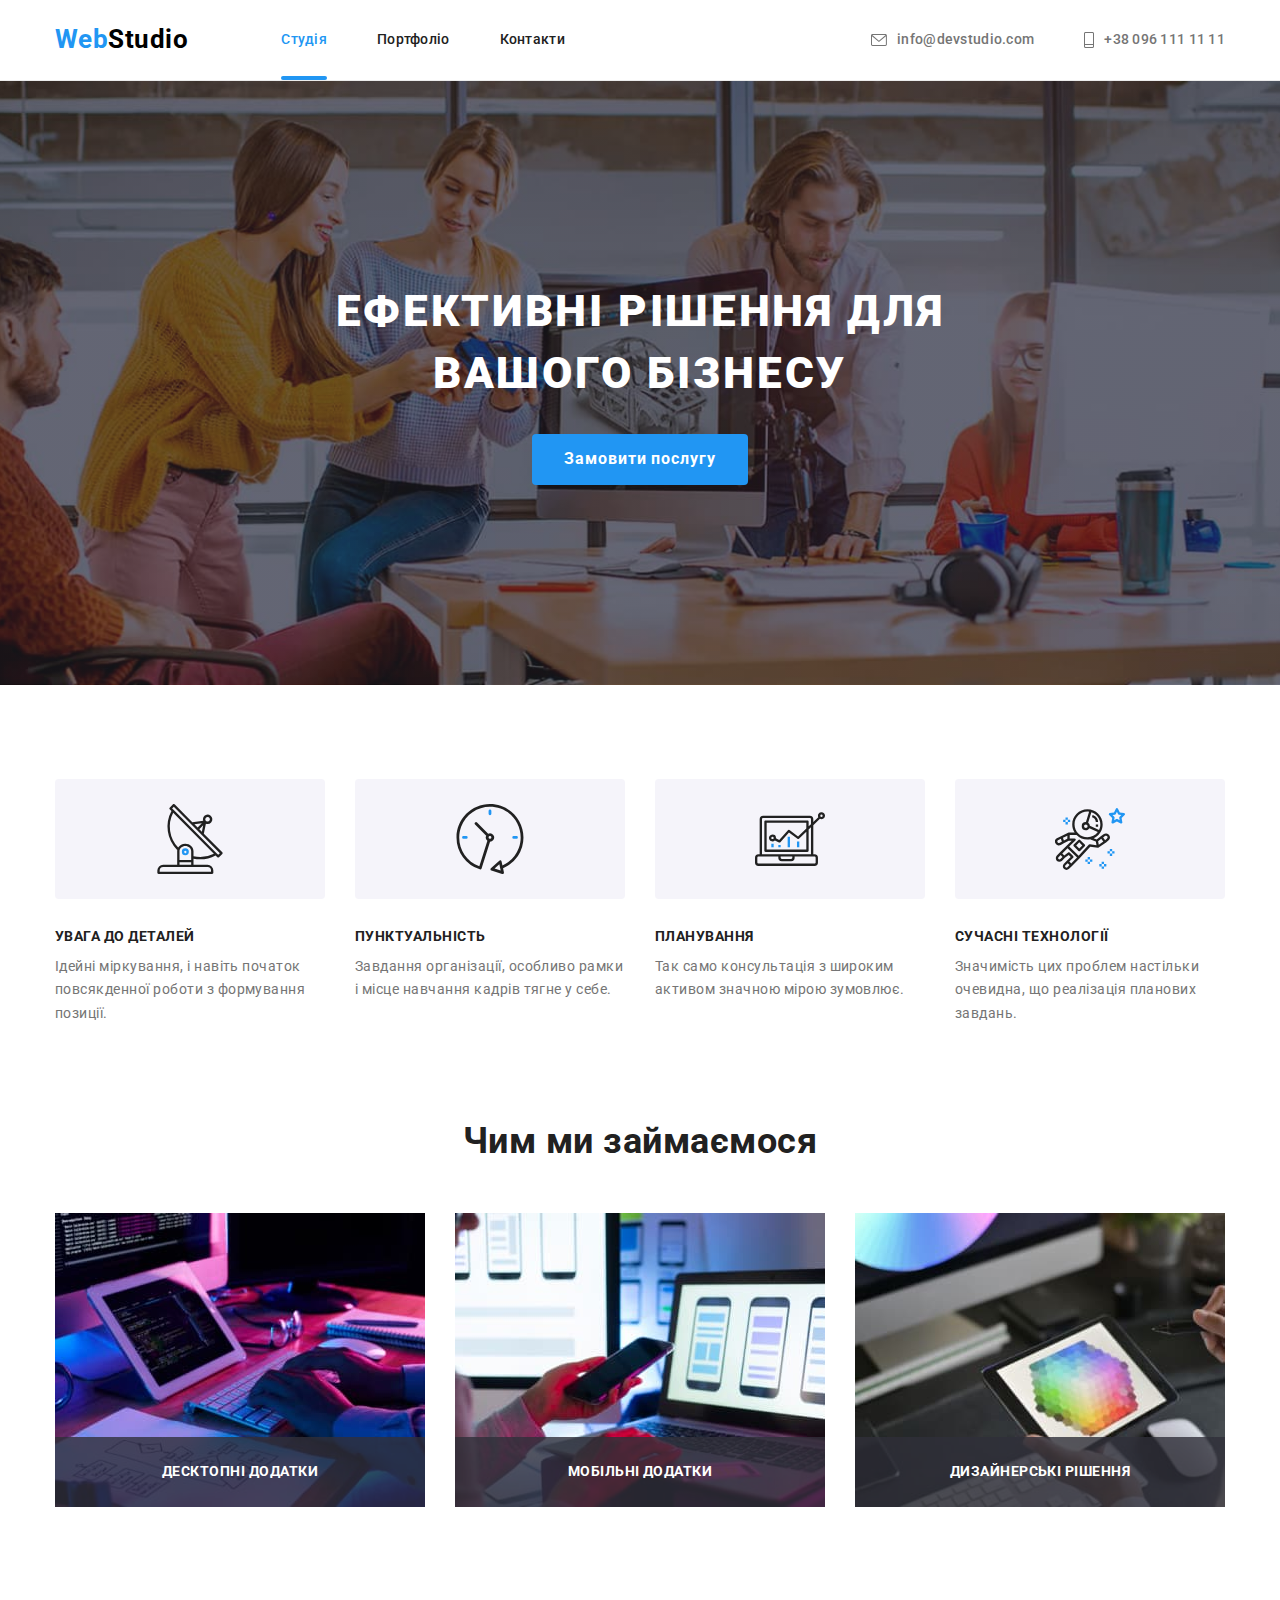
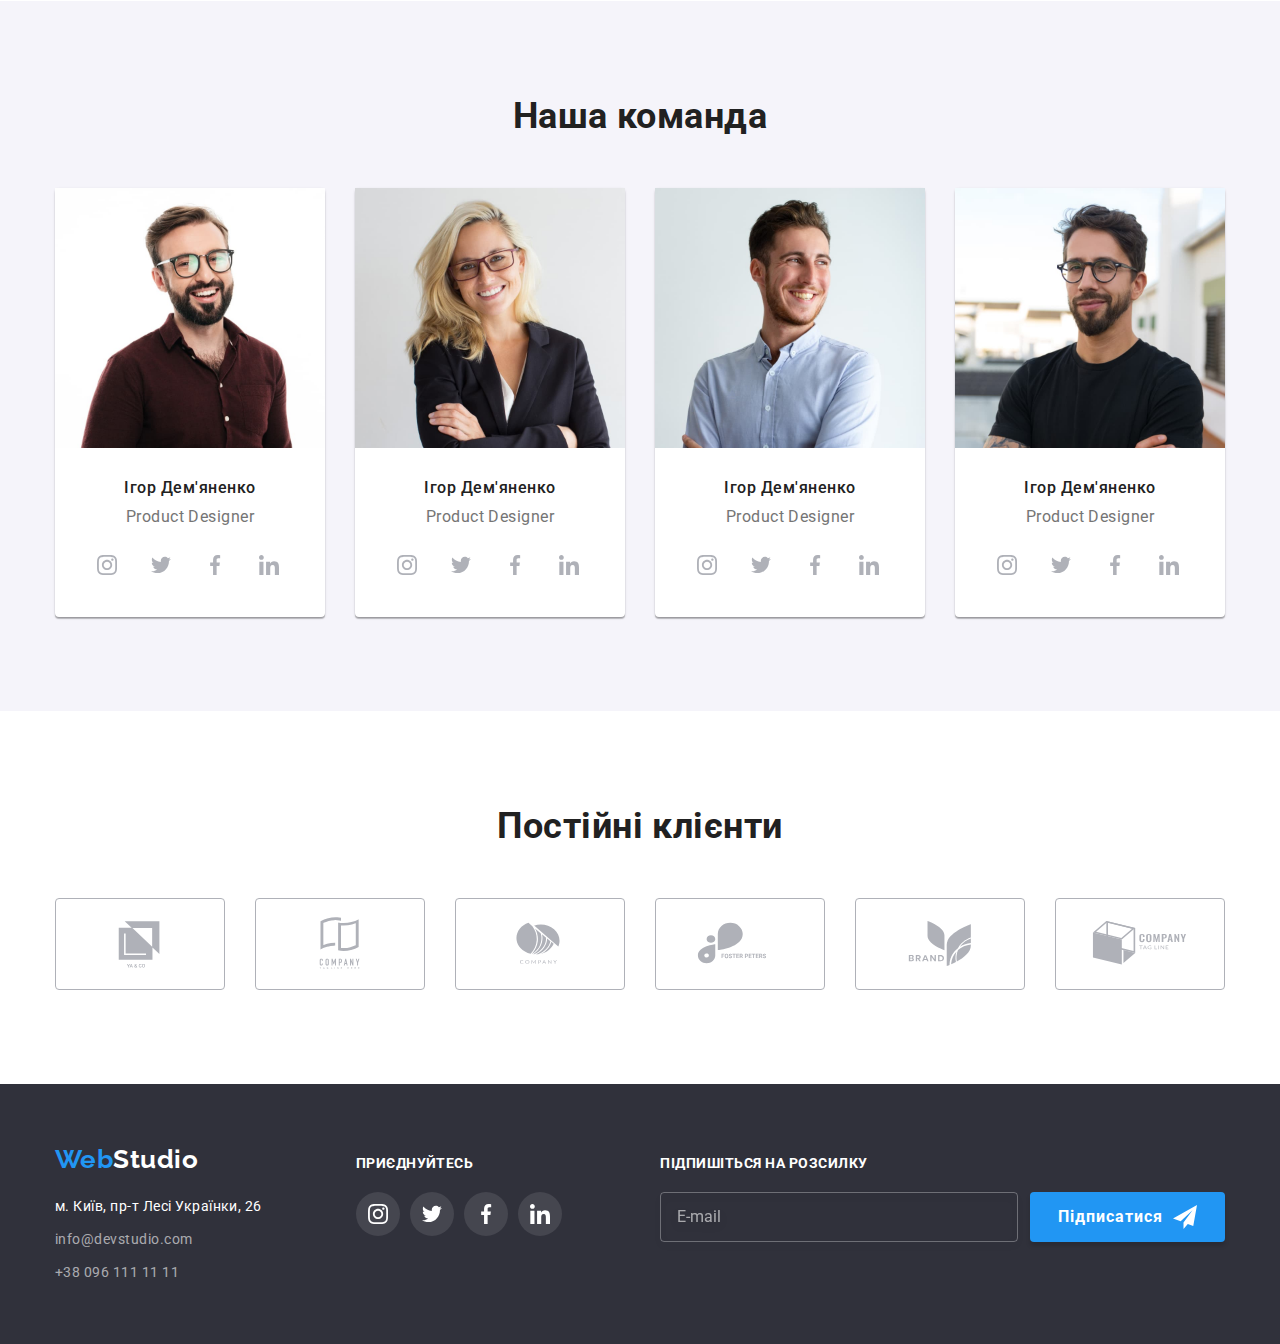
==== index.html @ c8ce5ea8 "Initial commit" ====
<!DOCTYPE html>
<html lang="uk">

<head>
    <meta charset="UTF-8">
    <meta http-equiv="X-UA-Compatible" content="IE=edge">
    <meta name="viewport" content="width=device-width, initial-scale=1.0">
    <title>WebStudio</title>
    <link rel="stylesheet"
        href="https://cdnjs.cloudflare.com/ajax/libs/modern-normalize/1.0.0/modern-normalize.min.css" />
    <link
        href="https://fonts.googleapis.com/css2?family=Raleway:wght@700&family=Roboto:wght@400;500;700;900&display=swap"
        rel="stylesheet">
    <link rel="stylesheet" href="./css/styles.css">
</head>

<body class="body">
    <header class="header">
        <div class="conteiner nav">
            <nav class="nav-header">
                <a class="header-logo" href="./index.html"><span>Web</span>Studio</a>
                <ul class="nav-list">
                    <li class="item"><a class="link current" href="./index.html">Студія</a></li>
                    <li class="item"><a class="link" href="./portfolio.html">Портфоліо</a></li>
                    <li class="item"><a class="link" href="#">Контакти</a></li>
                </ul>
            </nav>
            <ul class="header-contact">
                <li class="item">
                    <a class="link mail" href="mailto:info@devstudio.com">
                        <svg class="link-contact-icon" width="16" height="12">
                            <use href="./imeges/symbol-defs.svg#icon-envelope"></use>
                        </svg>
                        info@devstudio.com</a>
                </li>
                <li class="item">
                    <a class="link mobile" href="tel:+380961111111">
                        <svg class="link-contact-icon" width="10" height="16">
                            <use href="./imeges/symbol-defs.svg#icon-mobile"></use>
                        </svg>
                        +38 096 111 11 11</a>
                </li>
            </ul>
        </div>
    </header>

    <main>
        <section class="hero ">
            <div class="conteiner ">
                <h1 class="hero-title">Ефективні рішення для<br>вашого бізнесу</h1>
                <button class="hero-button" type="button" data-modal-open>Замовити послугу</button>
            </div>
        </section>
        <section class="section examples">
            <div class="conteiner">
                <ul class="list ">
                    <li class="item icon-antenna">
                        <h3 class="list-title">УВАГА ДО ДЕТАЛЕЙ</h3>
                        <p class="list-text">
                            Ідейні міркування, і навіть початок повсякденної роботи з формування позиції.
                        </p>
                    </li>
                    <li class="item icon-clock">
                        <h3 class="list-title">ПУНКТУАЛЬНІСТЬ</h3>
                        <p class="list-text">
                            Завдання організації, особливо рамки і місце навчання кадрів тягне у себе.
                        </p>
                    </li>
                    <li class="item icon-diagram">
                        <h3 class="list-title">ПЛАНУВАННЯ</h3>
                        <p class="list-text">
                            Так само консультація з широким активом значною мірою зумовлює.
                        </p>
                    </li>
                    <li class="item icon-astronaut">
                        <h3 class="list-title">СУЧАСНІ ТЕХНОЛОГІЇ</h3>
                        <p class="list-text">
                            Значимість цих проблем настільки очевидна, що реалізація планових завдань.
                        </p>
                    </li>
                </ul>
            </div>
        </section>
        <section class="section employment">
            <div class="conteiner">
                <h2 class="employment-title">Чим ми займаємося</h2>
                <ul class="list-offer">
                    <li class="item">
                        <div class="offer-div">
                            <img class="img-offer" src="./imeges/img1.jpg" alt="Людина пише код" width="370"
                                height="294">
                            <p class="div-text">
                                Десктопні додатки
                            </p>
                        </div>
                    </li>
                    <li class="item">
                        <div class="offer-div">
                            <img class="img-offer" src="./imeges/img2.jpg" alt="Людина пише код" width="370"
                                height="294">
                            <p class="div-text">
                                Мобільні додатки
                            </p>
                        </div>
                    </li>
                    <li class="item">
                        <div class="offer-div">
                            <img class="img-offer" src="./imeges/img3.jpg" alt="Людина пише код" width="370"
                                height="294">
                            <p class="div-text">
                                Дизайнерські рішення
                            </p>
                        </div>
                    </li>
                </ul>
            </div>
        </section>
        <section class="section team">
            <div class="conteiner">
                <h2 class="team-title">Наша команда</h2>
                <ul class="team-list">
                    <li class="item">
                        <img class="name-portrait" src="./imeges/img-man.jpg" alt="Портрет чоловіка" width="270"
                            height="260">
                        <div class="desc">
                            <h3 class="name-title">Ігор Дем'яненко</h3>
                            <p class="name-text">Product Designer</p>
                            <div class="team-link-list">
                                <a class="link instagram" href="#">
                                    <svg class="link-icon" width="20" height="20">
                                        <use href="./imeges/symbol-defs.svg#icon-instagram"></use>
                                    </svg>
                                </a>
                                <a class="link twitter" href="#">
                                    <svg class="link-icon" width="20" height="20">
                                        <use href="./imeges/symbol-defs.svg#icon-twitter"></use>
                                    </svg>
                                </a>
                                <a class="link facebook" href="#">
                                    <svg class="link-icon" width="20" height="20">
                                        <use href="./imeges/symbol-defs.svg#icon-facebook"></use>
                                    </svg>
                                </a>
                                <a class="link linkedin" href="#">
                                    <svg class="link-icon" width="20" height="20">
                                        <use href="./imeges/symbol-defs.svg#icon-linkedin"></use>
                                    </svg>
                                </a>
                            </div>
                        </div>
                    </li>
                    <li class="item">
                        <img class="name-portrait" src="./imeges/img-girl.jpg" alt="Портрет жінки" width="270"
                            height="260">
                        <div class="desc">
                            <h3 class="name-title">Ігор Дем'яненко</h3>
                            <p class="name-text">Product Designer</p>
                            <div class="team-link-list">
                                <a class="link instagram" href="#">
                                    <svg class="link-icon" width="20" height="20">
                                        <use href="./imeges/symbol-defs.svg#icon-instagram"></use>
                                    </svg>
                                </a>
                                <a class="link twitter" href="#">
                                    <svg class="link-icon" width="20" height="20">
                                        <use href="./imeges/symbol-defs.svg#icon-twitter"></use>
                                    </svg>
                                </a>
                                <a class="link facebook" href="#">
                                    <svg class="link-icon" width="20" height="20">
                                        <use href="./imeges/symbol-defs.svg#icon-facebook"></use>
                                    </svg>
                                </a>
                                <a class="link linkedin" href="#">
                                    <svg class="link-icon" width="20" height="20">
                                        <use href="./imeges/symbol-defs.svg#icon-linkedin"></use>
                                    </svg>
                                </a>
                            </div>
                        </div>
                    </li>
                    <li class="item">
                        <img class="name-portrait" src="./imeges/img-man-three.jpg" alt="Портрет чоловіка" width="270"
                            height="260">
                        <div class="desc">
                            <h3 class="name-title">Ігор Дем'яненко</h3>
                            <p class="name-text">Product Designer</p>
                            <div class="team-link-list">
                                <a class="link instagram" href="#">
                                    <svg class="link-icon" width="20" height="20">
                                        <use href="./imeges/symbol-defs.svg#icon-instagram"></use>
                                    </svg>
                                </a>
                                <a class="link twitter" href="#">
                                    <svg class="link-icon" width="20" height="20">
                                        <use href="./imeges/symbol-defs.svg#icon-twitter"></use>
                                    </svg>
                                </a>
                                <a class="link facebook" href="#">
                                    <svg class="link-icon" width="20" height="20">
                                        <use href="./imeges/symbol-defs.svg#icon-facebook"></use>
                                    </svg>
                                </a>
                                <a class="link linkedin" href="#">
                                    <svg class="link-icon" width="20" height="20">
                                        <use href="./imeges/symbol-defs.svg#icon-linkedin"></use>
                                    </svg>
                                </a>
                            </div>
                        </div>
                    </li>
                    <li class="item">
                        <img class="name-portrait" src="./imeges/img-man-four.jpg" alt="Портрет чоловіка" width="270"
                            height="260">
                        <div class="desc">
                            <h3 class="name-title">Ігор Дем'яненко</h3>
                            <p class="name-text">Product Designer</p>
                            <div class="team-link-list">
                                <a class="link instagram" href="#">
                                    <svg class="link-icon" width="20" height="20">
                                        <use href="./imeges/symbol-defs.svg#icon-instagram"></use>
                                    </svg>
                                </a>
                                <a class="link twitter" href="#">
                                    <svg class="link-icon" width="20" height="20">
                                        <use href="./imeges/symbol-defs.svg#icon-twitter"></use>
                                    </svg>
                                </a>
                                <a class="link facebook" href="#">
                                    <svg class="link-icon" width="20" height="20">
                                        <use href="./imeges/symbol-defs.svg#icon-facebook"></use>
                                    </svg>
                                </a>
                                <a class="link linkedin" href="#">
                                    <svg class="link-icon" width="20" height="20">
                                        <use href="./imeges/symbol-defs.svg#icon-linkedin"></use>
                                    </svg>
                                </a>
                            </div>
                        </div>
                    </li>
                </ul>
            </div>
        </section>
        <section class="section clients">
            <div class="contain">
                <h2 class="clients-title">Постійні клієнти</h2>
                <ul class="clients-logo">
                    <li class="item">
                        <a class="link" href="#">
                            <svg class="icon-logo" width="106" height="60">
                                <use href="./imeges/symbol-defs.svg#icon-ya"></use>
                            </svg>
                        </a>
                    </li>
                    <li class="item">
                        <a class="link" href="#">
                            <svg class="icon-logo" width="106" height="60">
                                <use href="./imeges/symbol-defs.svg#icon-tagline"></use>
                            </svg>
                        </a>
                    </li>
                    <li class="item">
                        <a class="link" href="#">
                            <svg class="icon-logo" width="106" height="60">
                                <use href="./imeges/symbol-defs.svg#icon-company"></use>
                            </svg>
                        </a>
                    </li>
                    <li class="item">
                        <a class="link" href="#">
                            <svg class="icon-logo" width="106" height="60">
                                <use href="./imeges/symbol-defs.svg#icon-foster"></use>
                            </svg>
                        </a>
                    </li>
                    <li class="item">
                        <a class="link" href="#">
                            <svg class="icon-logo" width="106" height="60">
                                <use href="./imeges/symbol-defs.svg#icon-brand"></use>
                            </svg>
                        </a>
                    </li>
                    <li class="item">
                        <a class="link" href="#">
                            <svg class="icon-logo" width="106" height="60">
                                <use href="./imeges/symbol-defs.svg#icon-tag"></use>
                            </svg>
                        </a>
                    </li>
                </ul>
            </div>
        </section>
    </main>

    <footer class="footer">
        <div class="conteiner footer-divs">
            <div class="information">
                <a class="footer-logo" href="./index.html"><span>Web</span>Studio</a>
                <address>
                    <ul class="footer-adress">
                        <li class="item"><a class="maps" href="https://goo.gl/maps/1oLWRUHU5ivogvR87" target="_blank"
                                rel="noopener noreferrer nofollow">м. Київ, пр-т Лесі Українки, 26</a></li>
                        <li class="item"><a href="mailto:info@devstudio.com">info@devstudio.com</a></li>
                        <li class="item"><a href="tel:+380961111111">+38 096 111 11 11</a></li>
                    </ul>
                </address>
            </div>
            <div class="social-networks">
                <p class="text">приєднуйтесь</p>
                <div class="networks-link-list">
                    <a class="link instagram" href="#">
                        <svg class="link-icon-footer" width="20" height="20">
                            <use href="./imeges/symbol-defs.svg#icon-instagram"></use>
                        </svg>
                    </a>
                    <a class="link twitter" href="#">
                        <svg class="link-icon-footer" width="20" height="20">
                            <use href="./imeges/symbol-defs.svg#icon-twitter"></use>
                        </svg>
                    </a>
                    <a class="link facebook" href="#">
                        <svg class="link-icon-footer" width="20" height="20">
                            <use href="./imeges/symbol-defs.svg#icon-facebook"></use>
                        </svg>
                    </a>
                    <a class="link linkedin" href="#">
                        <svg class="link-icon-footer" width="20" height="20">
                            <use href="./imeges/symbol-defs.svg#icon-linkedin"></use>
                        </svg>
                    </a>
                </div>
            </div>
            <div class="mailing">
                <p class="mailing-title">Підпишіться на розсилку</p>
                <form class="mailing-form" autocomplete="on" novalidate>
                    <label for="mailing-email"></label>
                    <input class="mailing-field" id="mailing-email" type="email" name="mailing-email"
                        placeholder="E-mail">
                    <button class="mailing-submit" type="submit">Підписатися
                        <svg class="icon-mailing-palne" width="24" height="24">
                            <use href="./imeges/symbol-defs.svg#icon-plane"></use>
                        </svg>
                    </button>
                </form>
            </div>
        </div>
    </footer>

    <div class="backdrop is-hidden" data-modal>
        <div class="modal">
            <buttom class="modal-buttom" type="buttom" data-modal-close>
                <svg class="icon-close-back" width="18" height="18">
                    <use href="./imeges/symbol-defs.svg#icon-close-black"></use>
                </svg>
            </buttom>
            <h2 class="modal-title">Залиште свої дані, ми вам передзвонимо</h2>
            <form name="contact-form" autocomplete="on">
                <label class="form-field-label" for="user-name">Ім'я</label>
                <div class="form-field">
                    <input class="form-field-input" id="user-name" type="text" name="user-name" required>
                    <svg class="form-field-icon" width="12" height="12">
                        <use href="./imeges/symbol-defs.svg#icon-user"></use>
                    </svg>
                </div>
                <label class="form-field-label" for="user-phone">Телефон</label>
                <div class="form-field">
                    <input class="form-field-input" id="user-phone" type="tel" name="user-phone" required>
                    <svg class="form-field-icon" width="13" height="13">
                        <use href="./imeges/symbol-defs.svg#icon-phone"></use>
                    </svg>
                </div>
                <label class="form-field-label" for="user-email">Пошта</label>
                <div class="form-field">
                    <input class="form-field-input" id="user-email" type="email" name="user-email" required>
                    <svg class="form-field-icon" width="15" height="12">
                        <use href="./imeges/symbol-defs.svg#icon-email"></use>
                    </svg>
                </div>

                <label class="form-field-label" for="user-coment">Коментар</label>
                <textarea class="form-field-textarea" name="user-coment" id="user-coment"
                    placeholder="Введіть текст"></textarea>

                <div class="field-checkbox">
                    <input class="input-checkbox" id="terms-checkbox" type="checkbox" name="terms-checkbox">
                    <svg class="icon-checkbox" width="16" height="15">
                        <use href="./imeges/symbol-defs.svg#icon-check"></use>
                    </svg>
                    <label class="form-field-checkbox" for="terms-checkbox">Погоджуюся з розсилкою та приймаю &nbsp; <a
                            class="link" href="#">Умови договору</a></label>
                </div>

                <div class="button-form">
                    <button class="button-form-submit" type="submit">Відправити</button>
                </div>
            </form>
        </div>
    </div>
    <script src="./js/modal.js"></script>
</body>

</html>
---- css/styles.css ----
*,
*::before,
*::after {
  box-sizing: border-box;
}

:root {
  --accent-color: #2196f3;
  --primary-text-color: #757575;
  --secondary-text-color: #212121;
  --primary-background-color: #ffffff;
  --secondary-background-color: hsl(235, 10%, 21%);
  --third-background-color: #f5f4fa;
  --white-text: #ffffff;
  --black: #000000;
  --button-color-active: #188ce8;
  --color-for-adress: rgb(100%, 100%, 100%, 60%);
  --color-border: #ececec;
  --color-secondary-border: #eeeeee;
  --card-set-gap: 30px;
  --hero-back: rgba(47, 48, 58, 0.4);
  --color-icons: #afb1b8;
}
img {
  display: block;
  max-width: 100%;
  height: auto;
}
ul {
  margin: 0;
  padding: 0;
  list-style-type: none;
}
h1,
h2,
h3,
h4,
h5,
h6,
p {
  margin-top: 0;
}

.body {
  font-family: Roboto, sans-serif;
  letter-spacing: 0.03em;
  color: var(--primary-text-color);
}

.header {
  background-color: var(--primary-background-color);
  border-bottom: solid 1px var(--color-border);
}
.header a {
  text-decoration: none;
}

.conteiner {
  width: 1200px;
  padding: 0 15px;
  margin: 0 auto;
}
.conteiner.nav {
  display: flex;
}
.conteiner .nav-header {
  display: flex;
  align-items: center;
}

/* logo */
.header-logo > span {
  color: var(--accent-color);
}
.header-logo {
  margin-right: 93px;

  color: var(--black);
  cursor: pointer;
  font-weight: 700;
  font-size: 26px;
  line-height: 1.2;
}
/* nav */
.nav-list {
  display: flex;
}
.nav-list .item + .item {
  margin-left: 50px;
}
.nav-list .item {
  position: relative;
}
.nav-list .link.current {
  color: var(--accent-color);
}
.nav-list .link.current::after {
  content: ' ';
  position: absolute;
  bottom: 0;
  left: 0;
  height: 4px;
  width: 100%;
  background-color: var(--accent-color);
  border-radius: 2px;
}
.nav-list .link {
  transition: color 250ms cubic-bezier(0.4, 0, 0.2, 1);

  display: block;
  padding-top: 32px;
  padding-bottom: 32px;

  color: var(--secondary-text-color);
  font-weight: 500;
  font-size: 14px;
  line-height: 1.14;
  letter-spacing: 0.02em;
}
.nav-list .link:hover,
.nav-list .link:focus {
  color: var(--accent-color);
}
.header-contact {
  display: flex;
  margin-left: auto;
}
.header-contact .item + .item {
  margin-left: 50px;
}
.header-contact .link {
  transition: color 250ms cubic-bezier(0.4, 0, 0.2, 1);

  display: flex;
  align-items: center;
  padding-top: 32px;
  padding-bottom: 32px;

  color: var(--primary-text-color);
  font-weight: 500;
  font-size: 14px;
  line-height: 1.14;
  letter-spacing: 0.02em;
}
.link-contact-icon {
  margin-right: 10px;
  fill: currentColor;
}
.header-contact .link:hover,
.header-contact .link:focus {
  color: var(--accent-color);
}

/* HERO */
.hero {
  padding-top: 200px;
  padding-bottom: 200px;
  background-color: var(--secondary-background-color);
  color: var(--white-text);
  background: linear-gradient(to right, var(--hero-back), var(--hero-back)),
    url('../imeges/background-hero.jpg');
  max-width: 1600px;
  margin: 0 auto;
  background-repeat: no-repeat;
  background-position: center;
  background-size: cover;
}
.hero-title {
  margin-bottom: 30px;

  color: var(--white-text);
  font-weight: 900;
  font-size: 44px;
  line-height: 1.4;
  text-align: center;
  letter-spacing: 0.06em;
  text-transform: uppercase;
}
.hero-button {
  transition: background-color 250ms cubic-bezier(0.4, 0, 0.2, 1);

  display: block;
  margin: 0 auto;
  border: none;
  border-radius: 4px;
  padding: 10px 32px;

  background-color: var(--accent-color);
  color: var(--white-text);
  font-family: inherit;
  font-weight: 700;
  font-size: 16px;
  line-height: 1.9;
  letter-spacing: 0.06em;
}
.hero-button:hover,
.hero-button:focus {
  background-color: var(--button-color-active);
  cursor: pointer;
}

.section {
  padding-top: 94px;
  padding-bottom: 94px;
}
/*SECTION EXAMPLES*/
.section.examples {
  background-color: var(--primary-background-color);
}
.examples .conteiner .list {
  display: flex;
}
.list .list-title {
  margin-bottom: 10px;

  color: var(--secondary-text-color);
  font-size: 14px;
  line-height: 1.14;
  text-transform: uppercase;
}
.list .item {
  flex-basis: calc(100% / 4);
}
.list .item + .item {
  margin-left: 30px;
}
.list-text {
  margin-bottom: 0;

  color: var(--primary-text-color);
  font-size: 14px;
  line-height: 1.7;
}
.section.examples .item::before {
  display: block;
  content: '';
  height: 120px;
  background-color: var(--third-background-color);
  background-repeat: no-repeat;
  background-position: center;
  margin-bottom: 30px;
  border-radius: 4px;
}
.item.icon-antenna::before {
  background-image: url(../imeges/antenna.svg);
}
.item.icon-clock::before {
  background-image: url(../imeges/clock.svg);
}
.item.icon-diagram::before {
  background-image: url(../imeges/diagram.svg);
}
.item.icon-astronaut::before {
  background-image: url(../imeges/astronaut.svg);
}
/* Employment */
.employment {
  padding-top: 0;
}
.employment-title {
  margin-bottom: 50px;

  color: var(--secondary-text-color);
  font-size: 36px;
  line-height: 1.2;
  text-align: center;
}
.list-offer {
  display: flex;
}

.list-offer .item + .item {
  margin-left: 30px;
}
.offer-div {
  position: relative;
}
.div-text {
  margin-bottom: 0;
  position: absolute;
  left: 0;
  bottom: 0;
  color: var(--white-text);
  background-color: rgba(47, 48, 58, 0.8);
  padding: 27px 0;
  width: 100%;

  font-weight: 700;
  font-size: 14px;
  line-height: 1.14;
  text-align: center;
  text-transform: uppercase;
}
/* TEAM */
.team {
  background-color: var(--third-background-color);
}
.team-title {
  margin-bottom: 50px;
  color: var(--secondary-text-color);
  font-size: 36px;
  line-height: 1.2;
  text-align: center;
}
.team-list {
  display: flex;
}
.team-list .item + .item {
  margin-left: 30px;
}
.team-list .item {
  background-color: var(--primary-background-color);
  border-radius: 4px;
  box-shadow: 0px 1px 3px rgba(0, 0, 0, 0.12), 0px 1px 1px rgba(0, 0, 0, 0.14),
    0px 2px 1px rgba(0, 0, 0, 0.2);
}
.team-list .desc {
  padding: 30px;
}
.name-title {
  margin-bottom: 10px;
  text-align: center;

  color: var(--secondary-text-color);
  font-weight: 500;
  font-size: 16px;
  line-height: 1.2;
}
.name-text {
  margin-bottom: 16px;
  text-align: center;

  font-size: 16px;
  line-height: 1.2;
}

.team-link-list {
  display: flex;
}
.team-list .link + .link {
  margin-left: 10px;
}
.team-list .link {
  transition: color 250ms cubic-bezier(0.4, 0, 0.2, 1), fill 250ms cubic-bezier(0.4, 0, 0.2, 1),
    background-color 250ms cubic-bezier(0.4, 0, 0.2, 1);

  width: 44px;
  height: 44px;
  border-radius: 50%;
  color: var(--color-icons);
  display: flex;
  align-items: center;
  justify-content: center;
}
.link .link-icon {
  fill: currentColor;
}
.team-list .link:hover,
.team-list .link:focus {
  color: #ffffff;
  background-color: var(--accent-color);
  fill: currentColor;
}

/* Clients */
.clients-title {
  margin-bottom: 50px;
  color: var(--secondary-text-color);
  font-size: 36px;
  line-height: 1.2;
  text-align: center;
}
.clients-logo {
  display: flex;
  justify-content: center;
}
.clients-logo .link {
  transition: color 250ms cubic-bezier(0.4, 0, 0.2, 1), fill 250ms cubic-bezier(0.4, 0, 0.2, 1),
    border-color 250ms cubic-bezier(0.4, 0, 0.2, 1);

  width: 170px;
  height: 92px;
  color: var(--color-icons);
  fill: currentColor;
  border: 1px solid var(--color-icons);
  border-radius: 4px;

  display: flex;
  align-items: center;
  justify-content: center;
}
.clients-logo .item + .item {
  margin-left: 30px;
}
.clients-logo .link:hover,
.clients-logo .link:focus {
  color: var(--accent-color);
  border-color: var(--accent-color);
  fill: currentColor;
}
/* footer */
.footer {
  background-color: var(--secondary-background-color);
  padding-top: 60px;
  padding-bottom: 60px;
}
.footer a {
  text-decoration: none;
}
.footer-logo > span {
  color: var(--accent-color);
}
.footer-logo {
  display: block;
  margin-bottom: 20px;

  color: var(--white-text);
  font-family: 'Raleway';
  font-weight: 700;
  font-size: 26px;
  line-height: 1.2;
}

.footer-adress a {
  display: block;
  transition: color 250ms cubic-bezier(0.4, 0, 0.2, 1);

  color: var(--color-for-adress);
  font-size: 14px;
  line-height: 1.7;
  font-style: normal;
}
.footer-adress a:hover,
.footer-adress a:focus {
  color: var(--accent-color);
}
.footer-adress .maps {
  color: var(--white-text);
}
.footer-adress .item + .item {
  margin-top: 9px;
}
.footer-divs {
  display: flex;
  align-items: baseline;
}
.information {
  width: 231px;
}
.social-networks {
  margin-left: 70px;
}
.social-networks .text {
  margin-bottom: 20px;
  text-decoration: none;

  font-family: 'Roboto';
  font-style: normal;
  font-weight: 700;
  font-size: 14px;
  line-height: 1.14;
  letter-spacing: 0.03em;
  text-transform: uppercase;
  color: #ffffff;
}
.networks-link-list {
  display: flex;
}
.link-icon-footer {
  fill: #ffffff;
  margin: 12px 12px;
}
.networks-link-list .link + .link {
  margin-left: 10px;
}
.networks-link-list .link {
  width: 44px;
  height: 44px;
  background-color: rgb(255, 255, 255, 10%);
  border-radius: 50%;
  transition: background-color 250ms cubic-bezier(0.4, 0, 0.2, 1);
}
.networks-link-list .link:hover,
.networks-link-list .link:focus {
  background-color: var(--accent-color);
}
.mailing {
  display: block;
  margin-left: auto;
}

.mailing .mailing-title {
  margin-bottom: 20px;

  font-weight: 700;
  font-size: 14px;
  line-height: 1.14;
  text-transform: uppercase;
  color: var(--white-text);
}
.mailing-form {
  display: flex;
  align-items: center;
}
.mailing-field {
  width: 358px;
  height: 50px;
  border: 1px solid rgba(255, 255, 255, 0.3);
  filter: drop-shadow(0px 4px 4px rgba(0, 0, 0, 0.15));
  border-radius: 4px;
  background-color: transparent;
  color: var(--white-text);
  outline: none;
  padding: 0 16px;
  margin-right: 12px;
  transition: border-color 250ms cubic-bezier(0.4, 0, 0.2, 1);
}
.mailing-field:hover,
.mailing-field:focus {
  border-color: var(--accent-color);
}
.mailing-field::placeholder {
  color: #ffffff96;
}
.mailing-submit {
  box-shadow: 0px 4px 4px rgba(0, 0, 0, 0.15);
  border-radius: 4px;
  border: 0;
  padding: 10px 28px;
  display: flex;
  align-items: center;
  justify-content: center;
  height: 50px;
  fill: currentColor;
  transition: background-color 250ms cubic-bezier(0.4, 0, 0.2, 1);

  background-color: var(--accent-color);
  color: var(--white-text);
  font-weight: 700;
  font-size: 16px;
  line-height: 1.87;
  text-align: center;
  letter-spacing: 0.06em;
}
.icon-mailing-palne {
  margin-left: 10px;
}
.mailing-submit:hover,
.mailing-submit:focus {
  background-color: var(--button-color-active);
  cursor: pointer;
}
/* MODAL */
.backdrop {
  position: fixed;
  top: 0;
  left: 0;
  width: 100%;
  height: 100%;
  background-color: rgba(0, 0, 0, 0.2);
  transition: opacity 250ms cubic-bezier(0.4, 0, 0.2, 1),
    visibility 250ms cubic-bezier(0.4, 0, 0.2, 1);
}
.modal {
  position: absolute;
  top: 50%;
  left: 50%;
  transform: translate(-50%, -50%);
  width: 100%;
  max-width: 528px;
  max-height: 100%;
  padding: 40px;
  background-color: #ffffff;
  box-shadow: 0px 1px 3px rgba(0, 0, 0, 0.12), 0px 1px 1px rgba(0, 0, 0, 0.14),
    0px 2px 1px rgba(0, 0, 0, 0.2);
  border-radius: 4px;
  overflow-y: auto;
}
.is-hidden {
  opacity: 0;
  visibility: hidden;
  pointer-events: none;
}
.modal-buttom {
  display: flex;
  align-items: center;
  justify-content: center;
  position: absolute;
  top: 14px;
  right: 14px;
  width: 32px;
  height: 30px;
  border: 1px solid rgba(0, 0, 0, 0.1);
  border-radius: 50%;
  transition: fill 250ms cubic-bezier(0.4, 0, 0.2, 1);
}
.icon-close-back {
  margin: 6px 6px;
}
.modal-buttom:hover,
.modal-buttom:focus {
  fill: var(--accent-color);
  cursor: pointer;
}
.modal .modal-title {
  margin-bottom: 12px;

  font-size: 20px;
  line-height: 1.15;
  text-align: center;
  color: var(--secondary-text-color);
}
/* Form */
.form-field-label {
  color: var(--primary-text-color);
  font-size: 12px;
  line-height: 1.16;
  letter-spacing: 0.01em;
}
.form-field-input {
  height: 40px;
  width: 100%;
  padding: 0 12px 0 42px;
  border: 1px solid rgba(33, 33, 33, 0.2);
  border-radius: 4px;
  outline: none;
  transition: border-color 250ms cubic-bezier(0.4, 0, 0.2, 1);
}
.form-field-input:hover,
.form-field-input:focus {
  border-color: var(--accent-color);
}
.form-field-input:hover + .form-field-icon,
.form-field-input:focus + .form-field-icon {
  fill: var(--accent-color);
}
.form-field {
  position: relative;
  margin-bottom: 10px;
  margin-top: 4px;
}
.form-field-icon {
  position: absolute;
  left: 15px;
  top: 50%;
  transform: translateY(-50%);
  transition: fill 250ms cubic-bezier(0.4, 0, 0.2, 1);
}
.form-field-textarea {
  margin-top: 4px;
  margin-bottom: 20px;
  width: 100%;
  height: 120px;
  border: 1px solid rgba(33, 33, 33, 0.2);
  border-radius: 4px;
  padding: 12px 16px;
  outline: none;
  resize: none;
  transition: border-color 250ms cubic-bezier(0.4, 0, 0.2, 1);
}
.form-field-textarea::placeholder {
  color: #75757580;
  font-size: 12px;
  line-height: 1.16;
  letter-spacing: 0.01em;
}
.form-field-textarea:hover,
.form-field-textarea:focus {
  border-color: var(--accent-color);
}
.input-checkbox {
  appearance: none;
}
.field-checkbox {
  position: relative;
  margin-bottom: 30px;
}
.icon-checkbox {
  position: absolute;
  top: 50%;
  transform: translateY(-50%);
  fill: transparent;
  border: 2px solid black;
  border-radius: 2px;
  transition: fill 250ms cubic-bezier(0.4, 0, 0.2, 1), border 250ms cubic-bezier(0.4, 0, 0.2, 1),
    background-color 250ms cubic-bezier(0.4, 0, 0.2, 1);
}
.input-checkbox:checked + .icon-checkbox {
  border: 0;
  fill: #fff;
  background-color: var(--accent-color);
}
.form-field-checkbox {
  font-size: 14px;
  line-height: 1.71;
  padding-left: 24px;
  position: relative;
}
.form-field-checkbox .link {
  color: var(--accent-color);
  text-decoration-skip-ink: none;
}
.button-form {
  display: flex;
  justify-content: center;
}
.button-form-submit {
  padding: 10px 52px;
  box-shadow: 0px 4px 4px rgba(0, 0, 0, 0.15);
  border-radius: 4px;
  border: 0;
  color: var(--white-text);
  background-color: var(--accent-color);
  font-size: 16px;
  line-height: 1.87;
  letter-spacing: 0.06em;
  transition: background-color 250ms cubic-bezier(0.4, 0, 0.2, 1);
}
.button-form-submit:hover,
.button-form-submit:focus {
  background-color: var(--button-color-active);
  cursor: pointer;
}
/*two pagers, Filtrs*/
.filtrs {
  background-color: var(--primary-background-color);
}
.filtrs .button-list {
  display: flex;
  justify-content: center;
  margin-bottom: 50px;
}
.button-list .item + .item {
  margin-left: 8px;
}
.button-filtr {
  border: none;
  border-radius: 4px;
  padding: 6px 22px;
  transition: color 250ms cubic-bezier(0.4, 0, 0.2, 1),
    background-color 250ms cubic-bezier(0.4, 0, 0.2, 1),
    box-shadow 250ms cubic-bezier(0.4, 0, 0.2, 1);

  color: var(--secondary-text-color);
  background-color: var(--third-background-color);
  font-weight: 500;
  font-size: 16px;
  line-height: 1.6;
  font-family: inherit;
  letter-spacing: 0.03em;
}
.button-filtr:hover,
.button-filtr:focus {
  color: var(--white-text);
  background-color: var(--accent-color);
  cursor: pointer;
  box-shadow: 0px 3px 1px rgba(0, 0, 0, 0.1), 0px 1px 2px rgba(0, 0, 0, 0.08),
    0px 2px 2px rgba(0, 0, 0, 0.12);
}
/* CARD-SET */
.card-set {
  display: flex;
  flex-wrap: wrap;
  margin-left: calc(-1 * var(--card-set-gap));
  margin-top: calc(-1 * var(--card-set-gap));
}
.card-set .item {
  flex-basis: calc(100% / 3 - var(--card-set-gap));
  margin-left: var(--card-set-gap);
  margin-top: var(--card-set-gap);
}
.card-set .card {
  transition: box-shadow 250ms cubic-bezier(0.4, 0, 0.2, 1);
}
.card-set .card:hover,
.card-set .card:focus {
  box-shadow: 0px 1px 1px rgba(0, 0, 0, 0.12), 0px 4px 4px rgba(0, 0, 0, 0.06),
    1px 4px 6px rgba(0, 0, 0, 0.16);
}
.card {
  text-decoration: none;
}
.card-thumb {
  position: relative;
  overflow: hidden;
}
.card-overlay {
  top: 0;
  left: 0;
  width: 100%;
  height: 100%;
  opacity: 90%;
  transform: translateY(101%);
  position: absolute;
  color: #ffffff;
  background-color: var(--accent-color);
  padding: 63px 24px;
  transition: transform 250ms cubic-bezier(0.4, 0, 0.2, 1);
}
.card-overlay > p {
  margin-bottom: 0;
  font-size: 18px;
  line-height: 1.5;
}
.card-set .card:hover .card-overlay {
  transform: translateY(0);
}
.card-content {
  padding: 20px 24px;
  border-left: 1px solid var(--color-secondary-border);
  border-bottom: 1px solid var(--color-secondary-border);
  border-right: 1px solid var(--color-secondary-border);
}
.card-title {
  color: var(--secondary-text-color);

  font-weight: 700;
  font-size: 18px;
  line-height: 2;
  letter-spacing: 0.06em;
}
.card-text {
  margin-bottom: 0;

  color: var(--primary-text-color);
  font-size: 16px;
  line-height: 1.9;
}
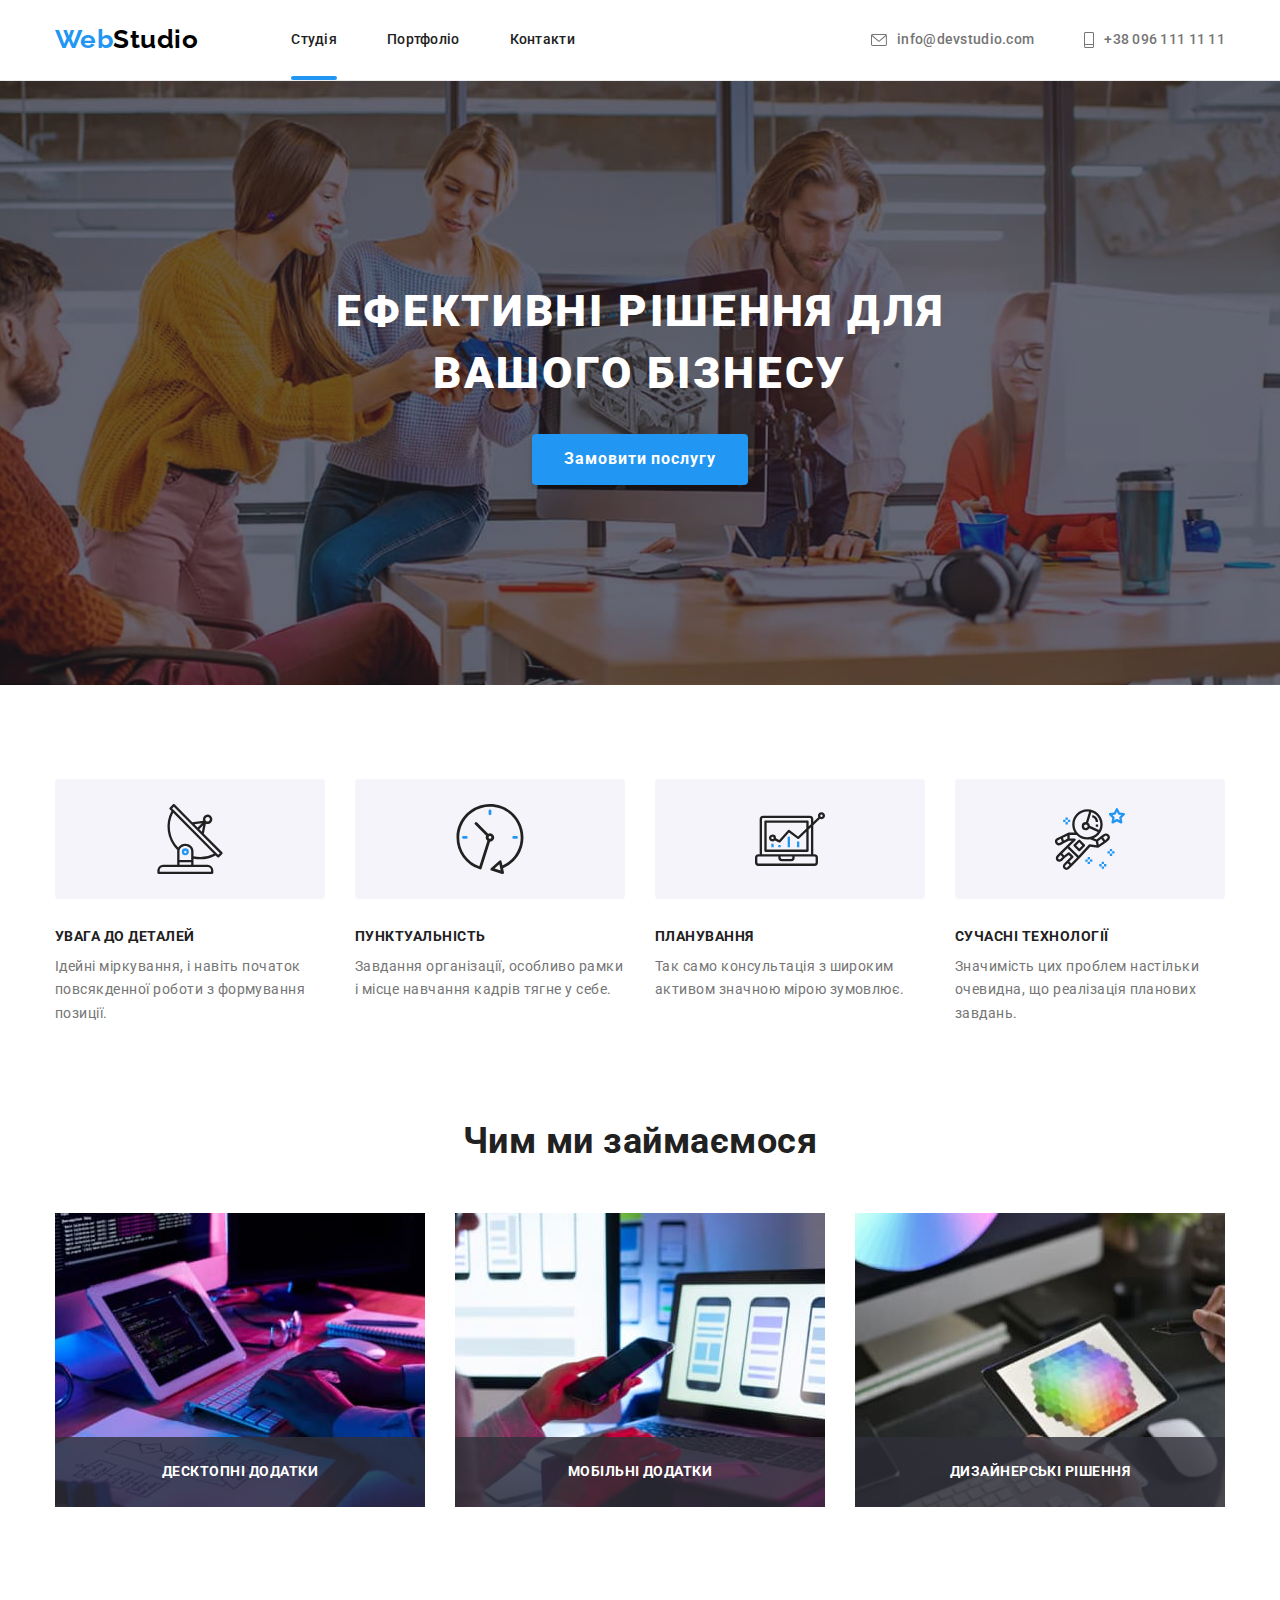
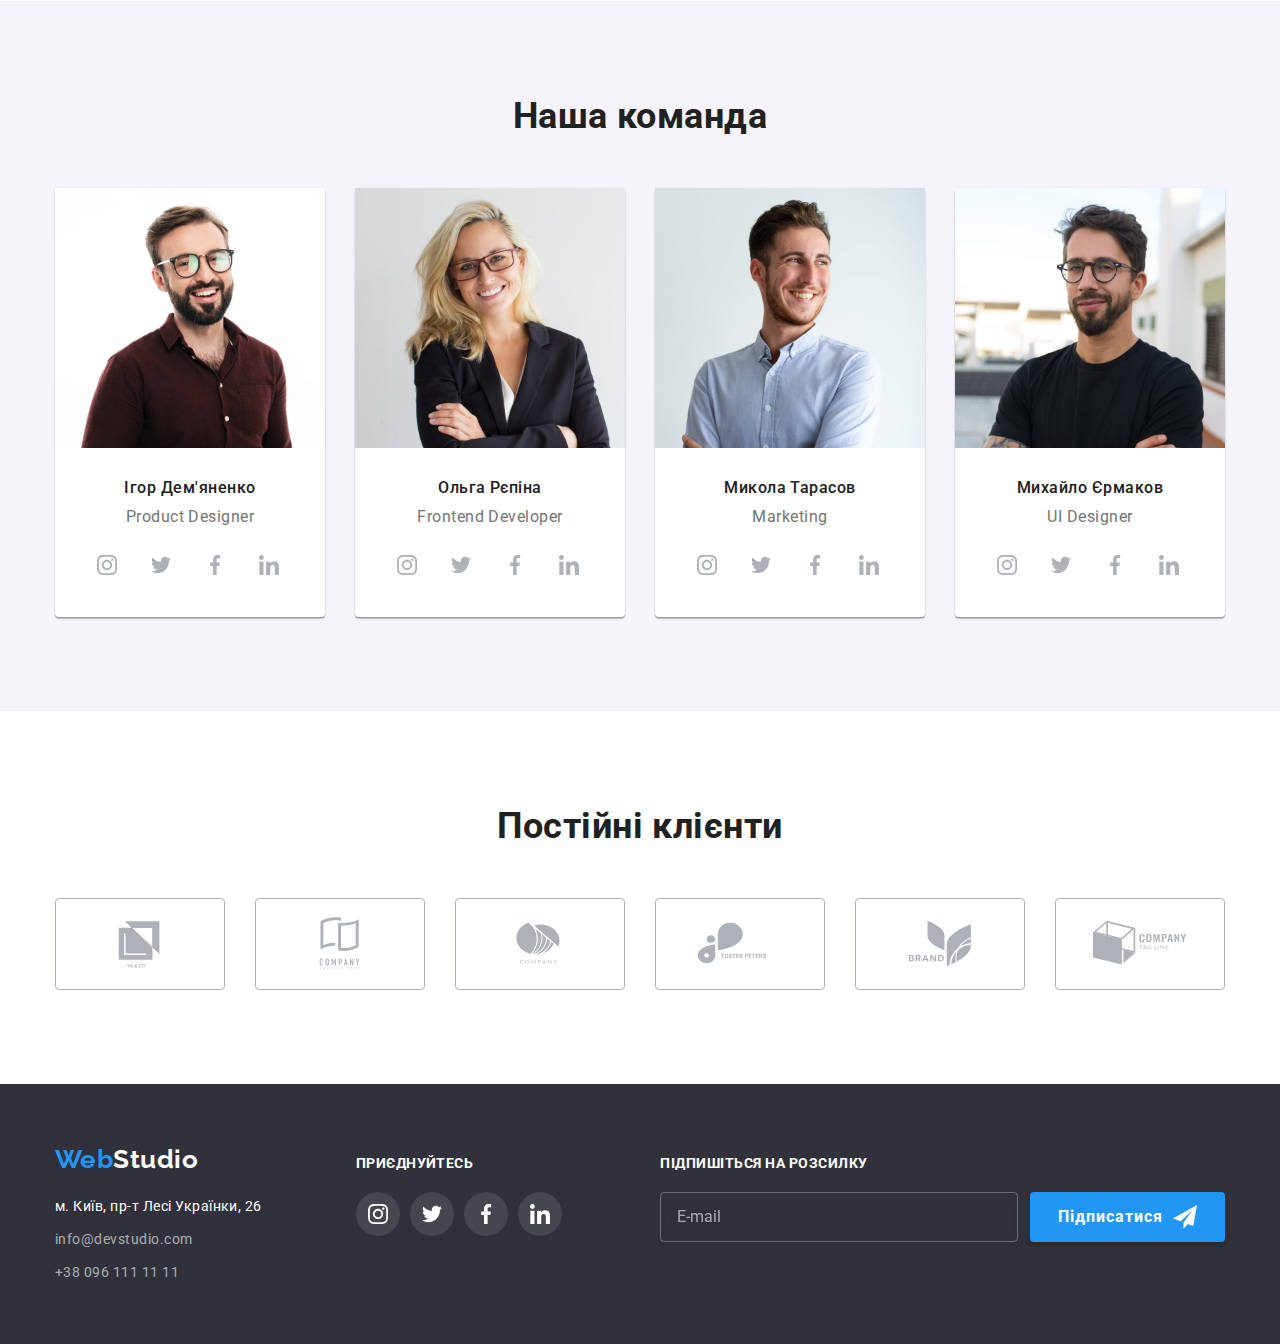
==== commit dd2f913b: "BEM" ====
--- a/index.html
+++ b/index.html
@@ -16,26 +16,26 @@
 
 <body class="body">
     <header class="header">
-        <div class="conteiner nav">
-            <nav class="nav-header">
-                <a class="header-logo" href="./index.html"><span>Web</span>Studio</a>
+        <div class="conteiner conteiner-nav">
+            <nav class="header__nav">
+                <a class="logo header-logo" href="./index.html"><span>Web</span>Studio</a>
                 <ul class="nav-list">
-                    <li class="item"><a class="link current" href="./index.html">Студія</a></li>
-                    <li class="item"><a class="link" href="./portfolio.html">Портфоліо</a></li>
-                    <li class="item"><a class="link" href="#">Контакти</a></li>
+                    <li class="nav__item"><a class="nav__link nav__link--current" href="./index.html">Студія</a></li>
+                    <li class="nav__item"><a class="nav__link" href="./portfolio.html">Портфоліо</a></li>
+                    <li class="nav__item"><a class="nav__link" href="#">Контакти</a></li>
                 </ul>
             </nav>
-            <ul class="header-contact">
-                <li class="item">
-                    <a class="link mail" href="mailto:info@devstudio.com">
-                        <svg class="link-contact-icon" width="16" height="12">
+            <ul class="header__contact">
+                <li class="contact__item">
+                    <a class="contact__link" href="mailto:info@devstudio.com">
+                        <svg class="contact__icon" width="16" height="12">
                             <use href="./imeges/symbol-defs.svg#icon-envelope"></use>
                         </svg>
                         info@devstudio.com</a>
                 </li>
-                <li class="item">
-                    <a class="link mobile" href="tel:+380961111111">
-                        <svg class="link-contact-icon" width="10" height="16">
+                <li class="contact__item">
+                    <a class="contact__link" href="tel:+380961111111">
+                        <svg class="contact__icon" width="10" height="16">
                             <use href="./imeges/symbol-defs.svg#icon-mobile"></use>
                         </svg>
                         +38 096 111 11 11</a>
@@ -45,36 +45,36 @@
     </header>
 
     <main>
-        <section class="hero ">
-            <div class="conteiner ">
-                <h1 class="hero-title">Ефективні рішення для<br>вашого бізнесу</h1>
-                <button class="hero-button" type="button" data-modal-open>Замовити послугу</button>
+        <section class="hero">
+            <div class="conteiner">
+                <h1 class="hero__title">Ефективні рішення для<br>вашого бізнесу</h1>
+                <button class="button hero__button" type="button" data-modal-open>Замовити послугу</button>
             </div>
         </section>
-        <section class="section examples">
+        <section class="section activities">
             <div class="conteiner">
-                <ul class="list ">
-                    <li class="item icon-antenna">
-                        <h3 class="list-title">УВАГА ДО ДЕТАЛЕЙ</h3>
-                        <p class="list-text">
+                <ul class="activities__list ">
+                    <li class="activities__item icon-antenna">
+                        <h3 class="activities__title">УВАГА ДО ДЕТАЛЕЙ</h3>
+                        <p class="activities__text">
                             Ідейні міркування, і навіть початок повсякденної роботи з формування позиції.
                         </p>
                     </li>
-                    <li class="item icon-clock">
-                        <h3 class="list-title">ПУНКТУАЛЬНІСТЬ</h3>
-                        <p class="list-text">
+                    <li class="activities__item icon-clock">
+                        <h3 class="activities__title">ПУНКТУАЛЬНІСТЬ</h3>
+                        <p class="activities__text">
                             Завдання організації, особливо рамки і місце навчання кадрів тягне у себе.
                         </p>
                     </li>
-                    <li class="item icon-diagram">
-                        <h3 class="list-title">ПЛАНУВАННЯ</h3>
-                        <p class="list-text">
+                    <li class="activities__item icon-diagram">
+                        <h3 class="activities__title">ПЛАНУВАННЯ</h3>
+                        <p class="activities__text">
                             Так само консультація з широким активом значною мірою зумовлює.
                         </p>
                     </li>
-                    <li class="item icon-astronaut">
-                        <h3 class="list-title">СУЧАСНІ ТЕХНОЛОГІЇ</h3>
-                        <p class="list-text">
+                    <li class="activities__item icon-astronaut">
+                        <h3 class="activities__title">СУЧАСНІ ТЕХНОЛОГІЇ</h3>
+                        <p class="activities__text">
                             Значимість цих проблем настільки очевидна, що реалізація планових завдань.
                         </p>
                     </li>
@@ -83,156 +83,150 @@
         </section>
         <section class="section employment">
             <div class="conteiner">
-                <h2 class="employment-title">Чим ми займаємося</h2>
-                <ul class="list-offer">
-                    <li class="item">
-                        <div class="offer-div">
-                            <img class="img-offer" src="./imeges/img1.jpg" alt="Людина пише код" width="370"
+                <h2 class="employment__title">Чим ми займаємося</h2>
+                <ul class="employment__list">
+                    <li class="employment__item">
+                            <img src="./imeges/img1.jpg" alt="Людина пише код" width="370"
                                 height="294">
-                            <p class="div-text">
+                            <p class="employment__text">
                                 Десктопні додатки
                             </p>
-                        </div>
-                    </li>
-                    <li class="item">
-                        <div class="offer-div">
-                            <img class="img-offer" src="./imeges/img2.jpg" alt="Людина пише код" width="370"
+                    </li>
+                    <li class="employment__item">
+                            <img src="./imeges/img2.jpg" alt="Людина пише код" width="370"
                                 height="294">
-                            <p class="div-text">
+                            <p class="employment__text">
                                 Мобільні додатки
                             </p>
-                        </div>
-                    </li>
-                    <li class="item">
-                        <div class="offer-div">
-                            <img class="img-offer" src="./imeges/img3.jpg" alt="Людина пише код" width="370"
+                    </li>
+                    <li class="employment__item">
+                            <img src="./imeges/img3.jpg" alt="Людина пише код" width="370"
                                 height="294">
-                            <p class="div-text">
+                            <p class="employment__text">
                                 Дизайнерські рішення
                             </p>
-                        </div>
                     </li>
                 </ul>
             </div>
         </section>
         <section class="section team">
             <div class="conteiner">
-                <h2 class="team-title">Наша команда</h2>
-                <ul class="team-list">
-                    <li class="item">
-                        <img class="name-portrait" src="./imeges/img-man.jpg" alt="Портрет чоловіка" width="270"
+                <h2 class="team__title">Наша команда</h2>
+                <ul class="team__list">
+                    <li class="team__item">
+                        <img src="./imeges/img-man.jpg" alt="Портрет чоловіка" width="270"
                             height="260">
-                        <div class="desc">
-                            <h3 class="name-title">Ігор Дем'яненко</h3>
-                            <p class="name-text">Product Designer</p>
-                            <div class="team-link-list">
-                                <a class="link instagram" href="#">
-                                    <svg class="link-icon" width="20" height="20">
+                        <div class="team__content">
+                            <h3 class="staff__title">Ігор Дем'яненко</h3>
+                            <p class="staff__text">Product Designer</p>
+                            <div class="staff__networks-list">
+                                <a class="social-networks__link staff__link " href="#">
+                                    <svg class="staff__link-icon" width="20" height="20">
                                         <use href="./imeges/symbol-defs.svg#icon-instagram"></use>
                                     </svg>
                                 </a>
-                                <a class="link twitter" href="#">
-                                    <svg class="link-icon" width="20" height="20">
+                                <a class="social-networks__link staff__link " href="#">
+                                    <svg class="staff__link-icon" width="20" height="20">
                                         <use href="./imeges/symbol-defs.svg#icon-twitter"></use>
                                     </svg>
                                 </a>
-                                <a class="link facebook" href="#">
-                                    <svg class="link-icon" width="20" height="20">
+                                <a class="social-networks__link staff__link " href="#">
+                                    <svg class="staff__link-icon" width="20" height="20">
                                         <use href="./imeges/symbol-defs.svg#icon-facebook"></use>
                                     </svg>
                                 </a>
-                                <a class="link linkedin" href="#">
-                                    <svg class="link-icon" width="20" height="20">
+                                <a class="social-networks__link staff__link " href="#">
+                                    <svg class="staff__link-icon" width="20" height="20">
                                         <use href="./imeges/symbol-defs.svg#icon-linkedin"></use>
                                     </svg>
                                 </a>
                             </div>
                         </div>
                     </li>
-                    <li class="item">
-                        <img class="name-portrait" src="./imeges/img-girl.jpg" alt="Портрет жінки" width="270"
+                    <li class="team__item">
+                        <img src="./imeges/img-girl.jpg" alt="Портрет жінки" width="270"
                             height="260">
-                        <div class="desc">
-                            <h3 class="name-title">Ігор Дем'яненко</h3>
-                            <p class="name-text">Product Designer</p>
-                            <div class="team-link-list">
-                                <a class="link instagram" href="#">
-                                    <svg class="link-icon" width="20" height="20">
+                        <div class="team__content">
+                            <h3 class="staff__title">Ольга Рєпіна</h3>
+                            <p class="staff__text">Frontend Developer</p>
+                            <div class="staff__networks-list">
+                                <a class="social-networks__link staff__link " href="#">
+                                    <svg class="staff__link-icon" width="20" height="20">
                                         <use href="./imeges/symbol-defs.svg#icon-instagram"></use>
                                     </svg>
                                 </a>
-                                <a class="link twitter" href="#">
-                                    <svg class="link-icon" width="20" height="20">
+                                <a class="social-networks__link staff__link " href="#">
+                                    <svg class="staff__link-icon" width="20" height="20">
                                         <use href="./imeges/symbol-defs.svg#icon-twitter"></use>
                                     </svg>
                                 </a>
-                                <a class="link facebook" href="#">
-                                    <svg class="link-icon" width="20" height="20">
+                                <a class="social-networks__link staff__link " href="#">
+                                    <svg class="staff__link-icon" width="20" height="20">
                                         <use href="./imeges/symbol-defs.svg#icon-facebook"></use>
                                     </svg>
                                 </a>
-                                <a class="link linkedin" href="#">
-                                    <svg class="link-icon" width="20" height="20">
+                                <a class="social-networks__link staff__link " href="#">
+                                    <svg class="staff__link-icon" width="20" height="20">
                                         <use href="./imeges/symbol-defs.svg#icon-linkedin"></use>
                                     </svg>
                                 </a>
                             </div>
                         </div>
                     </li>
-                    <li class="item">
-                        <img class="name-portrait" src="./imeges/img-man-three.jpg" alt="Портрет чоловіка" width="270"
+                    <li class="team__item">
+                        <img src="./imeges/img-man-three.jpg" alt="Портрет чоловіка" width="270"
                             height="260">
-                        <div class="desc">
-                            <h3 class="name-title">Ігор Дем'яненко</h3>
-                            <p class="name-text">Product Designer</p>
-                            <div class="team-link-list">
-                                <a class="link instagram" href="#">
-                                    <svg class="link-icon" width="20" height="20">
+                        <div class="team__content">
+                            <h3 class="staff__title">Микола Тарасов</h3>
+                            <p class="staff__text">Marketing</p>
+                            <div class="staff__networks-list">
+                                <a class="social-networks__link staff__link" href="#">
+                                    <svg class="staff__link-icon" width="20" height="20">
                                         <use href="./imeges/symbol-defs.svg#icon-instagram"></use>
                                     </svg>
                                 </a>
-                                <a class="link twitter" href="#">
-                                    <svg class="link-icon" width="20" height="20">
+                                <a class="social-networks__link staff__link " href="#">
+                                    <svg class="staff__link-icon" width="20" height="20">
                                         <use href="./imeges/symbol-defs.svg#icon-twitter"></use>
                                     </svg>
                                 </a>
-                                <a class="link facebook" href="#">
-                                    <svg class="link-icon" width="20" height="20">
+                                <a class="social-networks__link staff__link " href="#">
+                                    <svg class="staff__link-icon" width="20" height="20">
                                         <use href="./imeges/symbol-defs.svg#icon-facebook"></use>
                                     </svg>
                                 </a>
-                                <a class="link linkedin" href="#">
-                                    <svg class="link-icon" width="20" height="20">
+                                <a class="social-networks__link staff__link " href="#">
+                                    <svg class="staff__link-icon" width="20" height="20">
                                         <use href="./imeges/symbol-defs.svg#icon-linkedin"></use>
                                     </svg>
                                 </a>
                             </div>
                         </div>
                     </li>
-                    <li class="item">
-                        <img class="name-portrait" src="./imeges/img-man-four.jpg" alt="Портрет чоловіка" width="270"
+                    <li class="team__item">
+                        <img src="./imeges/img-man-four.jpg" alt="Портрет чоловіка" width="270"
                             height="260">
-                        <div class="desc">
-                            <h3 class="name-title">Ігор Дем'яненко</h3>
-                            <p class="name-text">Product Designer</p>
-                            <div class="team-link-list">
-                                <a class="link instagram" href="#">
-                                    <svg class="link-icon" width="20" height="20">
+                        <div class="team__content">
+                            <h3 class="staff__title">Михайло Єрмаков</h3>
+                            <p class="staff__text">UI Designer</p>
+                            <div class="staff__networks-list">
+                                <a class="social-networks__link staff__link" href="#">
+                                    <svg class="staff__link-icon" width="20" height="20">
                                         <use href="./imeges/symbol-defs.svg#icon-instagram"></use>
                                     </svg>
                                 </a>
-                                <a class="link twitter" href="#">
-                                    <svg class="link-icon" width="20" height="20">
+                                <a class="social-networks__link staff__link" href="#">
+                                    <svg class="staff__link-icon" width="20" height="20">
                                         <use href="./imeges/symbol-defs.svg#icon-twitter"></use>
                                     </svg>
                                 </a>
-                                <a class="link facebook" href="#">
-                                    <svg class="link-icon" width="20" height="20">
+                                <a class="social-networks__link staff__link" href="#">
+                                    <svg class="staff__link-icon" width="20" height="20">
                                         <use href="./imeges/symbol-defs.svg#icon-facebook"></use>
                                     </svg>
                                 </a>
-                                <a class="link linkedin" href="#">
-                                    <svg class="link-icon" width="20" height="20">
+                                <a class="social-networks__link staff__link" href="#">
+                                    <svg class="staff__link-icon" width="20" height="20">
                                         <use href="./imeges/symbol-defs.svg#icon-linkedin"></use>
                                     </svg>
                                 </a>
@@ -243,47 +237,47 @@
             </div>
         </section>
         <section class="section clients">
-            <div class="contain">
-                <h2 class="clients-title">Постійні клієнти</h2>
-                <ul class="clients-logo">
-                    <li class="item">
-                        <a class="link" href="#">
-                            <svg class="icon-logo" width="106" height="60">
+            <div class="conteiner">
+                <h2 class="clients__title">Постійні клієнти</h2>
+                <ul class="clients__list">
+                    <li class="clients__item">
+                        <a class="clients__link" href="#">
+                            <svg class="clients__icon" width="106" height="60">
                                 <use href="./imeges/symbol-defs.svg#icon-ya"></use>
                             </svg>
                         </a>
                     </li>
-                    <li class="item">
-                        <a class="link" href="#">
-                            <svg class="icon-logo" width="106" height="60">
+                    <li class="clients__item">
+                        <a class="clients__link" href="#">
+                            <svg class="clients__icon" width="106" height="60">
                                 <use href="./imeges/symbol-defs.svg#icon-tagline"></use>
                             </svg>
                         </a>
                     </li>
-                    <li class="item">
-                        <a class="link" href="#">
-                            <svg class="icon-logo" width="106" height="60">
+                    <li class="clients__item">
+                        <a class="clients__link" href="#">
+                            <svg class="clients__icon" width="106" height="60">
                                 <use href="./imeges/symbol-defs.svg#icon-company"></use>
                             </svg>
                         </a>
                     </li>
-                    <li class="item">
-                        <a class="link" href="#">
-                            <svg class="icon-logo" width="106" height="60">
+                    <li class="clients__item">
+                        <a class="clients__link" href="#">
+                            <svg class="clients__icon" width="106" height="60">
                                 <use href="./imeges/symbol-defs.svg#icon-foster"></use>
                             </svg>
                         </a>
                     </li>
-                    <li class="item">
-                        <a class="link" href="#">
-                            <svg class="icon-logo" width="106" height="60">
+                    <li class="clients__item">
+                        <a class="clients__link" href="#">
+                            <svg class="clients__icon" width="106" height="60">
                                 <use href="./imeges/symbol-defs.svg#icon-brand"></use>
                             </svg>
                         </a>
                     </li>
-                    <li class="item">
-                        <a class="link" href="#">
-                            <svg class="icon-logo" width="106" height="60">
+                    <li class="clients__item">
+                        <a class="clients__link" href="#">
+                            <svg class="clients__icon" width="106" height="60">
                                 <use href="./imeges/symbol-defs.svg#icon-tag"></use>
                             </svg>
                         </a>
@@ -294,51 +288,51 @@
     </main>
 
     <footer class="footer">
-        <div class="conteiner footer-divs">
+        <div class="conteiner footer__plainting">
             <div class="information">
-                <a class="footer-logo" href="./index.html"><span>Web</span>Studio</a>
+                <a class="logo footer-logo" href="./index.html"><span>Web</span>Studio</a>
                 <address>
-                    <ul class="footer-adress">
-                        <li class="item"><a class="maps" href="https://goo.gl/maps/1oLWRUHU5ivogvR87" target="_blank"
+                    <ul class="footer__adress">
+                        <li class="adress__item"><a class="adress__link adress__link--white" href="https://goo.gl/maps/1oLWRUHU5ivogvR87" target="_blank"
                                 rel="noopener noreferrer nofollow">м. Київ, пр-т Лесі Українки, 26</a></li>
-                        <li class="item"><a href="mailto:info@devstudio.com">info@devstudio.com</a></li>
-                        <li class="item"><a href="tel:+380961111111">+38 096 111 11 11</a></li>
+                        <li class="adress__item"><a class="adress__link" href="mailto:info@devstudio.com">info@devstudio.com</a></li>
+                        <li class="adress__item"><a class="adress__link" href="tel:+380961111111">+38 096 111 11 11</a></li>
                     </ul>
                 </address>
             </div>
             <div class="social-networks">
-                <p class="text">приєднуйтесь</p>
-                <div class="networks-link-list">
-                    <a class="link instagram" href="#">
-                        <svg class="link-icon-footer" width="20" height="20">
+                <p class="social-networks__title">приєднуйтесь</p>
+                <div class="social-networks__list">
+                    <a class="social-networks__link footer-networks" href="#">
+                        <svg class="footer-networks__icon" width="20" height="20">
                             <use href="./imeges/symbol-defs.svg#icon-instagram"></use>
                         </svg>
                     </a>
-                    <a class="link twitter" href="#">
-                        <svg class="link-icon-footer" width="20" height="20">
+                    <a class="social-networks__link footer-networks" href="#">
+                        <svg class="footer-networks__icon" width="20" height="20">
                             <use href="./imeges/symbol-defs.svg#icon-twitter"></use>
                         </svg>
                     </a>
-                    <a class="link facebook" href="#">
-                        <svg class="link-icon-footer" width="20" height="20">
+                    <a class="social-networks__link footer-networks" href="#">
+                        <svg class="footer-networks__icon" width="20" height="20">
                             <use href="./imeges/symbol-defs.svg#icon-facebook"></use>
                         </svg>
                     </a>
-                    <a class="link linkedin" href="#">
-                        <svg class="link-icon-footer" width="20" height="20">
+                    <a class="social-networks__link footer-networks" href="#">
+                        <svg class="footer-networks__icon" width="20" height="20">
                             <use href="./imeges/symbol-defs.svg#icon-linkedin"></use>
                         </svg>
                     </a>
                 </div>
             </div>
             <div class="mailing">
-                <p class="mailing-title">Підпишіться на розсилку</p>
-                <form class="mailing-form" autocomplete="on" novalidate>
-                    <label for="mailing-email"></label>
-                    <input class="mailing-field" id="mailing-email" type="email" name="mailing-email"
+                <p class="mailing__title">Підпишіться на розсилку</p>
+                <form class="mailing__form" autocomplete="on" novalidate>
+                    <label for="mailing__email"></label>
+                    <input class="mailing__field" id="mailing-email" type="email" name="mailing-email"
                         placeholder="E-mail">
-                    <button class="mailing-submit" type="submit">Підписатися
-                        <svg class="icon-mailing-palne" width="24" height="24">
+                    <button class="mailing__submit button" type="submit">Підписатися
+                        <svg class="mailing__icon-button" width="24" height="24">
                             <use href="./imeges/symbol-defs.svg#icon-plane"></use>
                         </svg>
                     </button>
@@ -349,50 +343,56 @@
 
     <div class="backdrop is-hidden" data-modal>
         <div class="modal">
-            <buttom class="modal-buttom" type="buttom" data-modal-close>
-                <svg class="icon-close-back" width="18" height="18">
+            <button class="close-button" type="button" data-modal-close>
+                <svg class="close__icon" width="18" height="18">
                     <use href="./imeges/symbol-defs.svg#icon-close-black"></use>
                 </svg>
-            </buttom>
-            <h2 class="modal-title">Залиште свої дані, ми вам передзвонимо</h2>
+            </button>
+            <h2 class="modal__title">Залиште свої дані, ми вам передзвонимо</h2>
             <form name="contact-form" autocomplete="on">
-                <label class="form-field-label" for="user-name">Ім'я</label>
                 <div class="form-field">
-                    <input class="form-field-input" id="user-name" type="text" name="user-name" required>
-                    <svg class="form-field-icon" width="12" height="12">
-                        <use href="./imeges/symbol-defs.svg#icon-user"></use>
-                    </svg>
-                </div>
-                <label class="form-field-label" for="user-phone">Телефон</label>
+                    <label class="form-field__label" for="user-name">Ім'я</label>
+                    <div class="form-field__control">
+                        <input class="form-field__input" id="user-name" type="text" name="user-name" required>
+                        <svg class="form-field__icon" width="12" height="12">
+                            <use href="./imeges/symbol-defs.svg#icon-user"></use>
+                        </svg>
+                    </div>
+                </div>
                 <div class="form-field">
-                    <input class="form-field-input" id="user-phone" type="tel" name="user-phone" required>
-                    <svg class="form-field-icon" width="13" height="13">
-                        <use href="./imeges/symbol-defs.svg#icon-phone"></use>
-                    </svg>
-                </div>
-                <label class="form-field-label" for="user-email">Пошта</label>
+                    <label class="form-field__label" for="user-phone">Телефон</label>
+                    <div class="form-field__control">
+                        <input class="form-field__input" id="user-phone" type="tel" name="user-phone" required>
+                        <svg class="form-field__icon" width="13" height="13">
+                            <use href="./imeges/symbol-defs.svg#icon-phone"></use>
+                        </svg>
+                    </div>
+                </div>
                 <div class="form-field">
-                    <input class="form-field-input" id="user-email" type="email" name="user-email" required>
-                    <svg class="form-field-icon" width="15" height="12">
-                        <use href="./imeges/symbol-defs.svg#icon-email"></use>
-                    </svg>
-                </div>
-
-                <label class="form-field-label" for="user-coment">Коментар</label>
-                <textarea class="form-field-textarea" name="user-coment" id="user-coment"
+                    <label class="form-field__label" for="user-email">Пошта</label>
+                    <div class="form-field__control">
+                        <input class="form-field__input" id="user-email" type="email" name="user-email" required>
+                        <svg class="form-field__icon" width="15" height="12">
+                            <use href="./imeges/symbol-defs.svg#icon-email"></use>
+                        </svg>
+                    </div>
+                </div>
+    
+                <label class="form-field__label" for="user-coment">Коментар</label>
+                <textarea class="form-field__textarea" name="user-coment" id="user-coment"
                     placeholder="Введіть текст"></textarea>
-
-                <div class="field-checkbox">
-                    <input class="input-checkbox" id="terms-checkbox" type="checkbox" name="terms-checkbox">
-                    <svg class="icon-checkbox" width="16" height="15">
+    
+                <div class="form-field__checkbox">
+                    <input class="form-input__checkbox" id="terms-checkbox" type="checkbox" name="terms-checkbox">
+                    <svg class="form-icon__checkbox" width="16" height="15">
                         <use href="./imeges/symbol-defs.svg#icon-check"></use>
                     </svg>
-                    <label class="form-field-checkbox" for="terms-checkbox">Погоджуюся з розсилкою та приймаю &nbsp; <a
-                            class="link" href="#">Умови договору</a></label>
-                </div>
-
-                <div class="button-form">
-                    <button class="button-form-submit" type="submit">Відправити</button>
+                    <label class="form-label__checkbox" for="terms-checkbox">Погоджуюся з розсилкою та приймаю &nbsp; <a class="link"
+                            href="#">Умови договору</a></label>
+                </div>
+    
+                <div class="form-button">
+                    <button class="button form-button__submit" type="submit">Відправити</button>
                 </div>
             </form>
         </div>
--- a/css/styles.css
+++ b/css/styles.css
@@ -46,7 +46,24 @@
   letter-spacing: 0.03em;
   color: var(--primary-text-color);
 }
-
+.button {
+  border: none;
+  border-radius: 4px;
+  box-shadow: 0px 4px 4px rgba(0, 0, 0, 0.15);
+  transition: background-color 250ms cubic-bezier(0.4, 0, 0.2, 1);
+  background-color: var(--accent-color);
+  color: var(--white-text);
+  font-family: inherit;
+  font-weight: 700;
+  font-size: 16px;
+  line-height: 1.9;
+  letter-spacing: 0.06em;
+}
+.button:hover,
+.button:focus {
+  background-color: var(--button-color-active);
+  cursor: pointer;
+}
 .header {
   background-color: var(--primary-background-color);
   border-bottom: solid 1px var(--color-border);
@@ -54,47 +71,49 @@
 .header a {
   text-decoration: none;
 }
-
 .conteiner {
   width: 1200px;
   padding: 0 15px;
   margin: 0 auto;
 }
-.conteiner.nav {
-  display: flex;
-}
-.conteiner .nav-header {
+.conteiner-nav {
+  display: flex;
+}
+.header__nav {
   display: flex;
   align-items: center;
 }
 
 /* logo */
-.header-logo > span {
+.logo > span {
   color: var(--accent-color);
 }
-.header-logo {
-  margin-right: 93px;
-
-  color: var(--black);
-  cursor: pointer;
+.logo {
+  font-family: 'Raleway';
   font-weight: 700;
   font-size: 26px;
   line-height: 1.2;
 }
+.header-logo {
+  margin-right: 93px;
+
+  color: var(--black);
+}
+
 /* nav */
 .nav-list {
   display: flex;
 }
-.nav-list .item + .item {
+.nav__item + .nav__item {
   margin-left: 50px;
 }
-.nav-list .item {
+.nav__item {
   position: relative;
 }
-.nav-list .link.current {
+.nav__link--current {
   color: var(--accent-color);
 }
-.nav-list .link.current::after {
+.nav__link--current::after {
   content: ' ';
   position: absolute;
   bottom: 0;
@@ -104,7 +123,7 @@
   background-color: var(--accent-color);
   border-radius: 2px;
 }
-.nav-list .link {
+.nav__link {
   transition: color 250ms cubic-bezier(0.4, 0, 0.2, 1);
 
   display: block;
@@ -117,18 +136,20 @@
   line-height: 1.14;
   letter-spacing: 0.02em;
 }
-.nav-list .link:hover,
-.nav-list .link:focus {
+.nav__link:hover,
+.nav__link:focus {
   color: var(--accent-color);
 }
-.header-contact {
+
+/* header-contact */
+.header__contact {
   display: flex;
   margin-left: auto;
 }
-.header-contact .item + .item {
+.contact__item + .contact__item {
   margin-left: 50px;
 }
-.header-contact .link {
+.contact__link {
   transition: color 250ms cubic-bezier(0.4, 0, 0.2, 1);
 
   display: flex;
@@ -142,12 +163,12 @@
   line-height: 1.14;
   letter-spacing: 0.02em;
 }
-.link-contact-icon {
+.contact__icon {
   margin-right: 10px;
   fill: currentColor;
 }
-.header-contact .link:hover,
-.header-contact .link:focus {
+.contact__link:hover,
+.contact__link:focus {
   color: var(--accent-color);
 }
 
@@ -165,7 +186,7 @@
   background-position: center;
   background-size: cover;
 }
-.hero-title {
+.hero__title {
   margin-bottom: 30px;
 
   color: var(--white-text);
@@ -176,41 +197,22 @@
   letter-spacing: 0.06em;
   text-transform: uppercase;
 }
-.hero-button {
-  transition: background-color 250ms cubic-bezier(0.4, 0, 0.2, 1);
-
+.hero__button {
   display: block;
   margin: 0 auto;
-  border: none;
-  border-radius: 4px;
   padding: 10px 32px;
-
-  background-color: var(--accent-color);
-  color: var(--white-text);
-  font-family: inherit;
-  font-weight: 700;
-  font-size: 16px;
-  line-height: 1.9;
-  letter-spacing: 0.06em;
-}
-.hero-button:hover,
-.hero-button:focus {
-  background-color: var(--button-color-active);
-  cursor: pointer;
 }
 
 .section {
   padding-top: 94px;
   padding-bottom: 94px;
-}
-/*SECTION EXAMPLES*/
-.section.examples {
   background-color: var(--primary-background-color);
 }
-.examples .conteiner .list {
-  display: flex;
-}
-.list .list-title {
+/*SECTION ACTIVITIES*/
+.activities__list {
+  display: flex;
+}
+.activities__title {
   margin-bottom: 10px;
 
   color: var(--secondary-text-color);
@@ -218,20 +220,20 @@
   line-height: 1.14;
   text-transform: uppercase;
 }
-.list .item {
+.activities__text {
+  margin-bottom: 0;
+
+  color: var(--primary-text-color);
+  font-size: 14px;
+  line-height: 1.7;
+}
+.activities__item {
   flex-basis: calc(100% / 4);
 }
-.list .item + .item {
+.activities__item + .activities__item {
   margin-left: 30px;
 }
-.list-text {
-  margin-bottom: 0;
-
-  color: var(--primary-text-color);
-  font-size: 14px;
-  line-height: 1.7;
-}
-.section.examples .item::before {
+.activities__item::before {
   display: block;
   content: '';
   height: 120px;
@@ -241,23 +243,23 @@
   margin-bottom: 30px;
   border-radius: 4px;
 }
-.item.icon-antenna::before {
+.icon-antenna::before {
   background-image: url(../imeges/antenna.svg);
 }
-.item.icon-clock::before {
+.icon-clock::before {
   background-image: url(../imeges/clock.svg);
 }
-.item.icon-diagram::before {
+.icon-diagram::before {
   background-image: url(../imeges/diagram.svg);
 }
-.item.icon-astronaut::before {
+.icon-astronaut::before {
   background-image: url(../imeges/astronaut.svg);
 }
 /* Employment */
 .employment {
   padding-top: 0;
 }
-.employment-title {
+.employment__title {
   margin-bottom: 50px;
 
   color: var(--secondary-text-color);
@@ -265,17 +267,18 @@
   line-height: 1.2;
   text-align: center;
 }
-.list-offer {
-  display: flex;
-}
-
-.list-offer .item + .item {
+.employment__list {
+  display: flex;
+}
+
+.employment__item + .employment__item {
   margin-left: 30px;
 }
-.offer-div {
+.employment__item {
   position: relative;
 }
-.div-text {
+
+.employment__text {
   margin-bottom: 0;
   position: absolute;
   left: 0;
@@ -295,29 +298,29 @@
 .team {
   background-color: var(--third-background-color);
 }
-.team-title {
+.team__title {
   margin-bottom: 50px;
   color: var(--secondary-text-color);
   font-size: 36px;
   line-height: 1.2;
   text-align: center;
 }
-.team-list {
-  display: flex;
-}
-.team-list .item + .item {
+.team__list {
+  display: flex;
+}
+.team__item + .team__item {
   margin-left: 30px;
 }
-.team-list .item {
+.team__item {
   background-color: var(--primary-background-color);
   border-radius: 4px;
   box-shadow: 0px 1px 3px rgba(0, 0, 0, 0.12), 0px 1px 1px rgba(0, 0, 0, 0.14),
     0px 2px 1px rgba(0, 0, 0, 0.2);
 }
-.team-list .desc {
+.team__content {
   padding: 30px;
 }
-.name-title {
+.staff__title {
   margin-bottom: 10px;
   text-align: center;
 
@@ -326,7 +329,7 @@
   font-size: 16px;
   line-height: 1.2;
 }
-.name-text {
+.staff__text {
   margin-bottom: 16px;
   text-align: center;
 
@@ -334,47 +337,53 @@
   line-height: 1.2;
 }
 
-.team-link-list {
-  display: flex;
-}
-.team-list .link + .link {
+.staff__networks-list {
+  display: flex;
+}
+.staff__link + .staff__link {
   margin-left: 10px;
 }
-.team-list .link {
-  transition: color 250ms cubic-bezier(0.4, 0, 0.2, 1), fill 250ms cubic-bezier(0.4, 0, 0.2, 1),
-    background-color 250ms cubic-bezier(0.4, 0, 0.2, 1);
-
+.staff__link {
+  transition: color 250ms cubic-bezier(0.4, 0, 0.2, 1), fill 250ms cubic-bezier(0.4, 0, 0.2, 1);
+
+  color: var(--color-icons);
+}
+.staff__link-icon {
+  fill: currentColor;
+}
+.staff__link:hover,
+.staff__link:focus {
+  color: #ffffff;
+  fill: currentColor;
+}
+/* --social-networks-- */
+.social-networks__link {
+  display: flex;
+  align-items: center;
+  justify-content: center;
   width: 44px;
   height: 44px;
+  transition: background-color 250ms cubic-bezier(0.4, 0, 0.2, 1);
   border-radius: 50%;
-  color: var(--color-icons);
-  display: flex;
-  align-items: center;
-  justify-content: center;
-}
-.link .link-icon {
-  fill: currentColor;
-}
-.team-list .link:hover,
-.team-list .link:focus {
-  color: #ffffff;
+}
+.social-networks__link:hover,
+.social-networks__link:focus {
   background-color: var(--accent-color);
-  fill: currentColor;
 }
 
 /* Clients */
-.clients-title {
+.clients__title {
   margin-bottom: 50px;
   color: var(--secondary-text-color);
   font-size: 36px;
   line-height: 1.2;
   text-align: center;
 }
-.clients-logo {
+.clients__list {
   display: flex;
   justify-content: center;
 }
-.clients-logo .link {
+.clients__link {
   transition: color 250ms cubic-bezier(0.4, 0, 0.2, 1), fill 250ms cubic-bezier(0.4, 0, 0.2, 1),
     border-color 250ms cubic-bezier(0.4, 0, 0.2, 1);
 
@@ -389,11 +398,11 @@
   align-items: center;
   justify-content: center;
 }
-.clients-logo .item + .item {
+.clients__item + .clients__item {
   margin-left: 30px;
 }
-.clients-logo .link:hover,
-.clients-logo .link:focus {
+.clients__link:hover,
+.clients__link:focus {
   color: var(--accent-color);
   border-color: var(--accent-color);
   fill: currentColor;
@@ -407,21 +416,21 @@
 .footer a {
   text-decoration: none;
 }
-.footer-logo > span {
-  color: var(--accent-color);
-}
 .footer-logo {
   display: block;
   margin-bottom: 20px;
 
   color: var(--white-text);
-  font-family: 'Raleway';
-  font-weight: 700;
-  font-size: 26px;
-  line-height: 1.2;
-}
-
-.footer-adress a {
+}
+.footer__plainting {
+  display: flex;
+  align-items: baseline;
+}
+.information {
+  width: 231px;
+}
+/* ADRESS */
+.adress__link {
   display: block;
   transition: color 250ms cubic-bezier(0.4, 0, 0.2, 1);
 
@@ -430,27 +439,21 @@
   line-height: 1.7;
   font-style: normal;
 }
-.footer-adress a:hover,
-.footer-adress a:focus {
+.adress__link:hover,
+.adress__link:focus {
   color: var(--accent-color);
 }
-.footer-adress .maps {
-  color: var(--white-text);
-}
-.footer-adress .item + .item {
+.adress__link--white {
+  color: var(--white-text);
+}
+.adress__item + .adress__item {
   margin-top: 9px;
 }
-.footer-divs {
-  display: flex;
-  align-items: baseline;
-}
-.information {
-  width: 231px;
-}
+/* social-networks */
 .social-networks {
   margin-left: 70px;
 }
-.social-networks .text {
+.social-networks__title {
   margin-bottom: 20px;
   text-decoration: none;
 
@@ -463,33 +466,25 @@
   text-transform: uppercase;
   color: #ffffff;
 }
-.networks-link-list {
-  display: flex;
-}
-.link-icon-footer {
+.social-networks__list {
+  display: flex;
+}
+.footer-networks__icon {
   fill: #ffffff;
-  margin: 12px 12px;
-}
-.networks-link-list .link + .link {
+}
+.footer-networks + .footer-networks {
   margin-left: 10px;
 }
-.networks-link-list .link {
-  width: 44px;
-  height: 44px;
+.footer-networks {
   background-color: rgb(255, 255, 255, 10%);
-  border-radius: 50%;
-  transition: background-color 250ms cubic-bezier(0.4, 0, 0.2, 1);
-}
-.networks-link-list .link:hover,
-.networks-link-list .link:focus {
-  background-color: var(--accent-color);
-}
+}
+/* MAILING */
 .mailing {
   display: block;
   margin-left: auto;
 }
 
-.mailing .mailing-title {
+.mailing__title {
   margin-bottom: 20px;
 
   font-weight: 700;
@@ -498,11 +493,11 @@
   text-transform: uppercase;
   color: var(--white-text);
 }
-.mailing-form {
+.mailing__form {
   display: flex;
   align-items: center;
 }
-.mailing-field {
+.mailing__field {
   width: 358px;
   height: 50px;
   border: 1px solid rgba(255, 255, 255, 0.3);
@@ -515,40 +510,25 @@
   margin-right: 12px;
   transition: border-color 250ms cubic-bezier(0.4, 0, 0.2, 1);
 }
-.mailing-field:hover,
-.mailing-field:focus {
+.mailing__field:hover,
+.mailing__field:focus {
   border-color: var(--accent-color);
 }
-.mailing-field::placeholder {
+.mailing__field::placeholder {
   color: #ffffff96;
 }
-.mailing-submit {
-  box-shadow: 0px 4px 4px rgba(0, 0, 0, 0.15);
-  border-radius: 4px;
-  border: 0;
+.mailing__submit {
   padding: 10px 28px;
   display: flex;
   align-items: center;
   justify-content: center;
   height: 50px;
   fill: currentColor;
-  transition: background-color 250ms cubic-bezier(0.4, 0, 0.2, 1);
-
-  background-color: var(--accent-color);
-  color: var(--white-text);
-  font-weight: 700;
-  font-size: 16px;
-  line-height: 1.87;
-  text-align: center;
-  letter-spacing: 0.06em;
-}
-.icon-mailing-palne {
+
+  text-align: center;
+}
+.mailing__icon-button {
   margin-left: 10px;
-}
-.mailing-submit:hover,
-.mailing-submit:focus {
-  background-color: var(--button-color-active);
-  cursor: pointer;
 }
 /* MODAL */
 .backdrop {
@@ -581,7 +561,7 @@
   visibility: hidden;
   pointer-events: none;
 }
-.modal-buttom {
+.close-button {
   display: flex;
   align-items: center;
   justify-content: center;
@@ -594,15 +574,12 @@
   border-radius: 50%;
   transition: fill 250ms cubic-bezier(0.4, 0, 0.2, 1);
 }
-.icon-close-back {
-  margin: 6px 6px;
-}
-.modal-buttom:hover,
-.modal-buttom:focus {
+.close-button:hover,
+.close-button:focus {
   fill: var(--accent-color);
   cursor: pointer;
 }
-.modal .modal-title {
+.modal__title {
   margin-bottom: 12px;
 
   font-size: 20px;
@@ -611,13 +588,13 @@
   color: var(--secondary-text-color);
 }
 /* Form */
-.form-field-label {
+.form-field__label {
   color: var(--primary-text-color);
   font-size: 12px;
   line-height: 1.16;
   letter-spacing: 0.01em;
 }
-.form-field-input {
+.form-field__input {
   height: 40px;
   width: 100%;
   padding: 0 12px 0 42px;
@@ -626,27 +603,27 @@
   outline: none;
   transition: border-color 250ms cubic-bezier(0.4, 0, 0.2, 1);
 }
-.form-field-input:hover,
-.form-field-input:focus {
+.form-field__input:hover,
+.form-field__input:focus {
   border-color: var(--accent-color);
 }
-.form-field-input:hover + .form-field-icon,
-.form-field-input:focus + .form-field-icon {
+.form-field__input:hover + .form-field__icon,
+.form-field__input:focus + .form-field__icon {
   fill: var(--accent-color);
 }
-.form-field {
+.form-field__control {
   position: relative;
   margin-bottom: 10px;
   margin-top: 4px;
 }
-.form-field-icon {
+.form-field__icon {
   position: absolute;
   left: 15px;
   top: 50%;
   transform: translateY(-50%);
   transition: fill 250ms cubic-bezier(0.4, 0, 0.2, 1);
 }
-.form-field-textarea {
+.form-field__textarea {
   margin-top: 4px;
   margin-bottom: 20px;
   width: 100%;
@@ -658,24 +635,24 @@
   resize: none;
   transition: border-color 250ms cubic-bezier(0.4, 0, 0.2, 1);
 }
-.form-field-textarea::placeholder {
+.form-field__textarea::placeholder {
   color: #75757580;
   font-size: 12px;
   line-height: 1.16;
   letter-spacing: 0.01em;
 }
-.form-field-textarea:hover,
-.form-field-textarea:focus {
+.form-field__textarea:hover,
+.form-field__textarea:focus {
   border-color: var(--accent-color);
 }
-.input-checkbox {
+.form-input__checkbox {
   appearance: none;
 }
-.field-checkbox {
+.form-field__checkbox {
   position: relative;
   margin-bottom: 30px;
 }
-.icon-checkbox {
+.form-icon__checkbox {
   position: absolute;
   top: 50%;
   transform: translateY(-50%);
@@ -685,55 +662,38 @@
   transition: fill 250ms cubic-bezier(0.4, 0, 0.2, 1), border 250ms cubic-bezier(0.4, 0, 0.2, 1),
     background-color 250ms cubic-bezier(0.4, 0, 0.2, 1);
 }
-.input-checkbox:checked + .icon-checkbox {
+.form-input__checkbox:checked + .form-icon__checkbox {
   border: 0;
   fill: #fff;
   background-color: var(--accent-color);
 }
-.form-field-checkbox {
+.form-label__checkbox {
   font-size: 14px;
   line-height: 1.71;
   padding-left: 24px;
   position: relative;
 }
-.form-field-checkbox .link {
+.form-label__checkbox > .link {
   color: var(--accent-color);
   text-decoration-skip-ink: none;
 }
-.button-form {
+.form-button {
   display: flex;
   justify-content: center;
 }
-.button-form-submit {
+.form-button__submit {
   padding: 10px 52px;
-  box-shadow: 0px 4px 4px rgba(0, 0, 0, 0.15);
-  border-radius: 4px;
-  border: 0;
-  color: var(--white-text);
-  background-color: var(--accent-color);
-  font-size: 16px;
-  line-height: 1.87;
-  letter-spacing: 0.06em;
-  transition: background-color 250ms cubic-bezier(0.4, 0, 0.2, 1);
-}
-.button-form-submit:hover,
-.button-form-submit:focus {
-  background-color: var(--button-color-active);
-  cursor: pointer;
 }
 /*two pagers, Filtrs*/
-.filtrs {
-  background-color: var(--primary-background-color);
-}
-.filtrs .button-list {
+.filtr-list {
   display: flex;
   justify-content: center;
   margin-bottom: 50px;
 }
-.button-list .item + .item {
+.filtr__item + .filtr__item {
   margin-left: 8px;
 }
-.button-filtr {
+.filtr__button {
   border: none;
   border-radius: 4px;
   padding: 6px 22px;
@@ -749,8 +709,8 @@
   font-family: inherit;
   letter-spacing: 0.03em;
 }
-.button-filtr:hover,
-.button-filtr:focus {
+.filtr__button:hover,
+.filtr__button:focus {
   color: var(--white-text);
   background-color: var(--accent-color);
   cursor: pointer;
@@ -758,33 +718,33 @@
     0px 2px 2px rgba(0, 0, 0, 0.12);
 }
 /* CARD-SET */
-.card-set {
+.card-list {
   display: flex;
   flex-wrap: wrap;
   margin-left: calc(-1 * var(--card-set-gap));
   margin-top: calc(-1 * var(--card-set-gap));
 }
-.card-set .item {
+.card__item {
   flex-basis: calc(100% / 3 - var(--card-set-gap));
   margin-left: var(--card-set-gap);
   margin-top: var(--card-set-gap);
 }
-.card-set .card {
+.card__link {
   transition: box-shadow 250ms cubic-bezier(0.4, 0, 0.2, 1);
 }
-.card-set .card:hover,
-.card-set .card:focus {
+.card__link:hover,
+.card__link:focus {
   box-shadow: 0px 1px 1px rgba(0, 0, 0, 0.12), 0px 4px 4px rgba(0, 0, 0, 0.06),
     1px 4px 6px rgba(0, 0, 0, 0.16);
 }
-.card {
+.card__link {
   text-decoration: none;
 }
-.card-thumb {
+.card__thumb {
   position: relative;
   overflow: hidden;
 }
-.card-overlay {
+.card__overlay {
   top: 0;
   left: 0;
   width: 100%;
@@ -797,21 +757,21 @@
   padding: 63px 24px;
   transition: transform 250ms cubic-bezier(0.4, 0, 0.2, 1);
 }
-.card-overlay > p {
+.card__overlay-text {
   margin-bottom: 0;
   font-size: 18px;
   line-height: 1.5;
 }
-.card-set .card:hover .card-overlay {
+.card__link:hover .card__overlay {
   transform: translateY(0);
 }
-.card-content {
+.card__content {
   padding: 20px 24px;
   border-left: 1px solid var(--color-secondary-border);
   border-bottom: 1px solid var(--color-secondary-border);
   border-right: 1px solid var(--color-secondary-border);
 }
-.card-title {
+.card__title {
   color: var(--secondary-text-color);
 
   font-weight: 700;
@@ -819,7 +779,7 @@
   line-height: 2;
   letter-spacing: 0.06em;
 }
-.card-text {
+.card__text {
   margin-bottom: 0;
 
   color: var(--primary-text-color);
